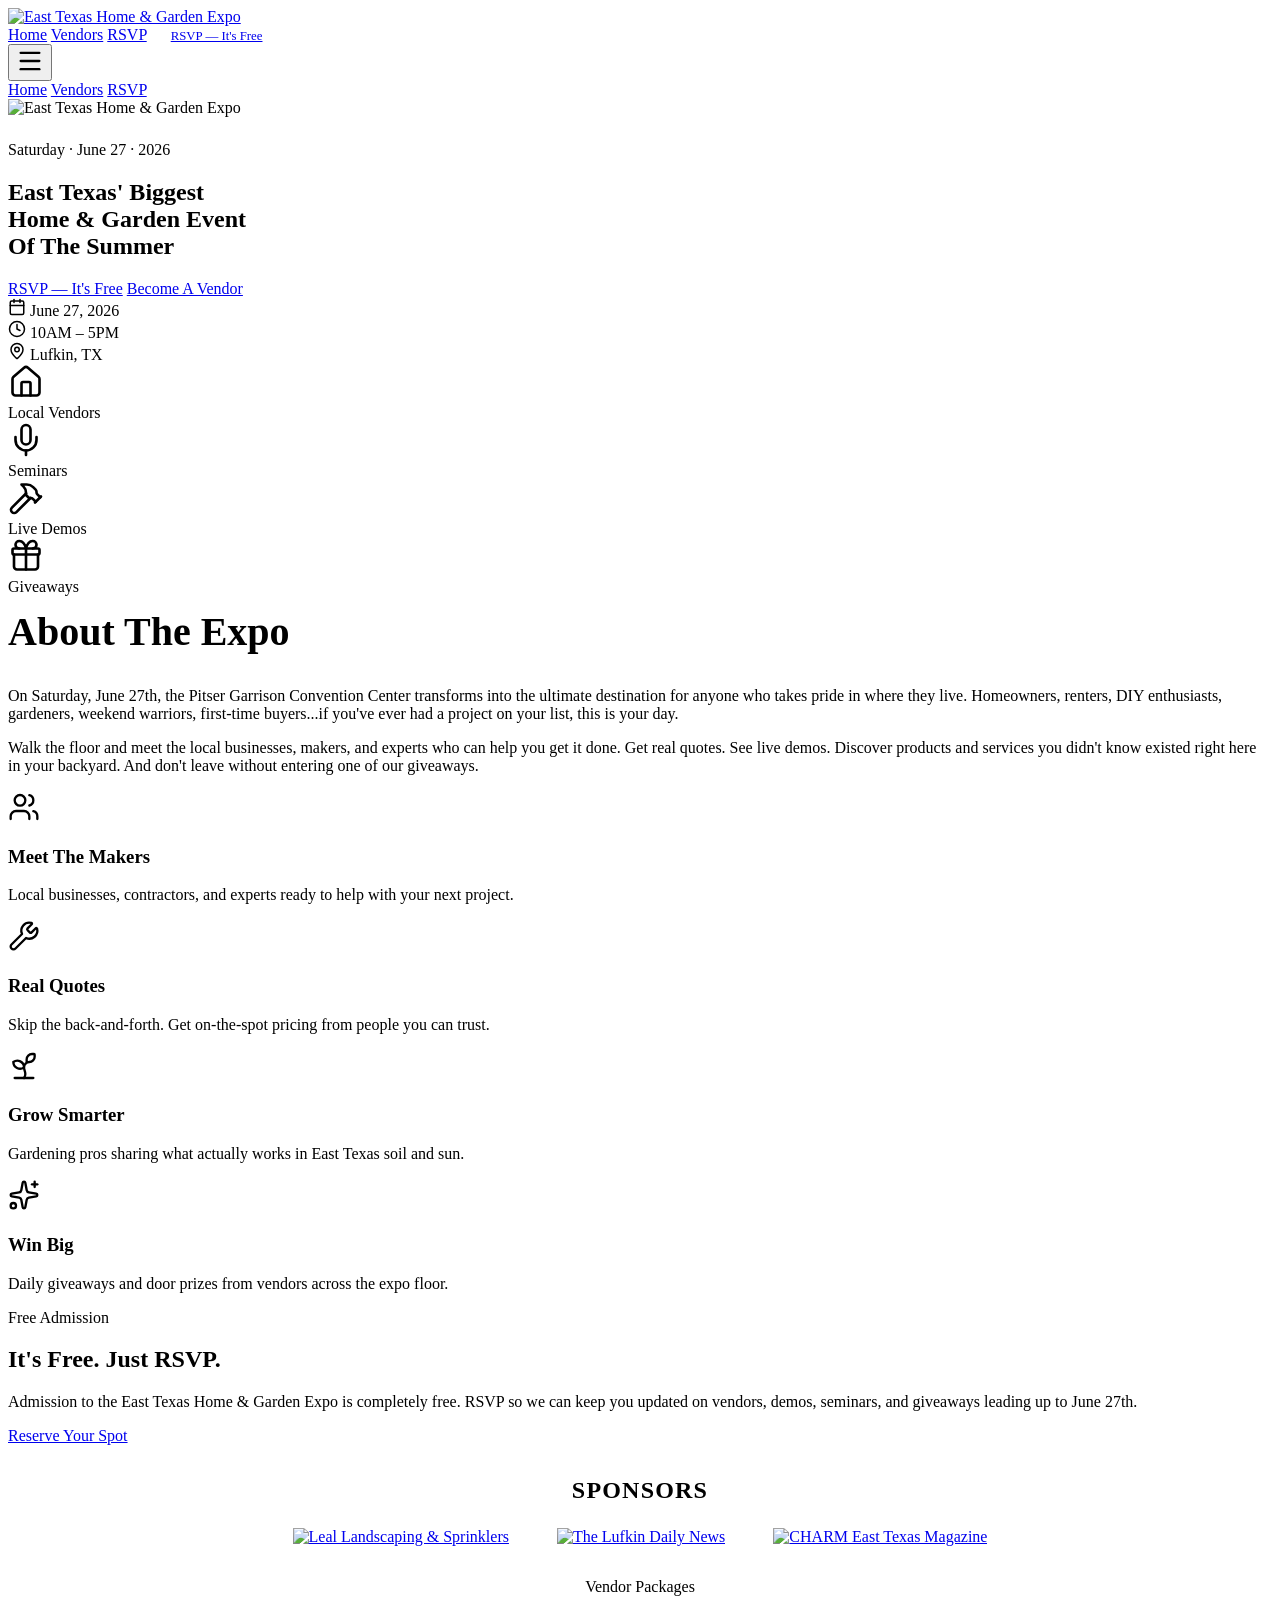
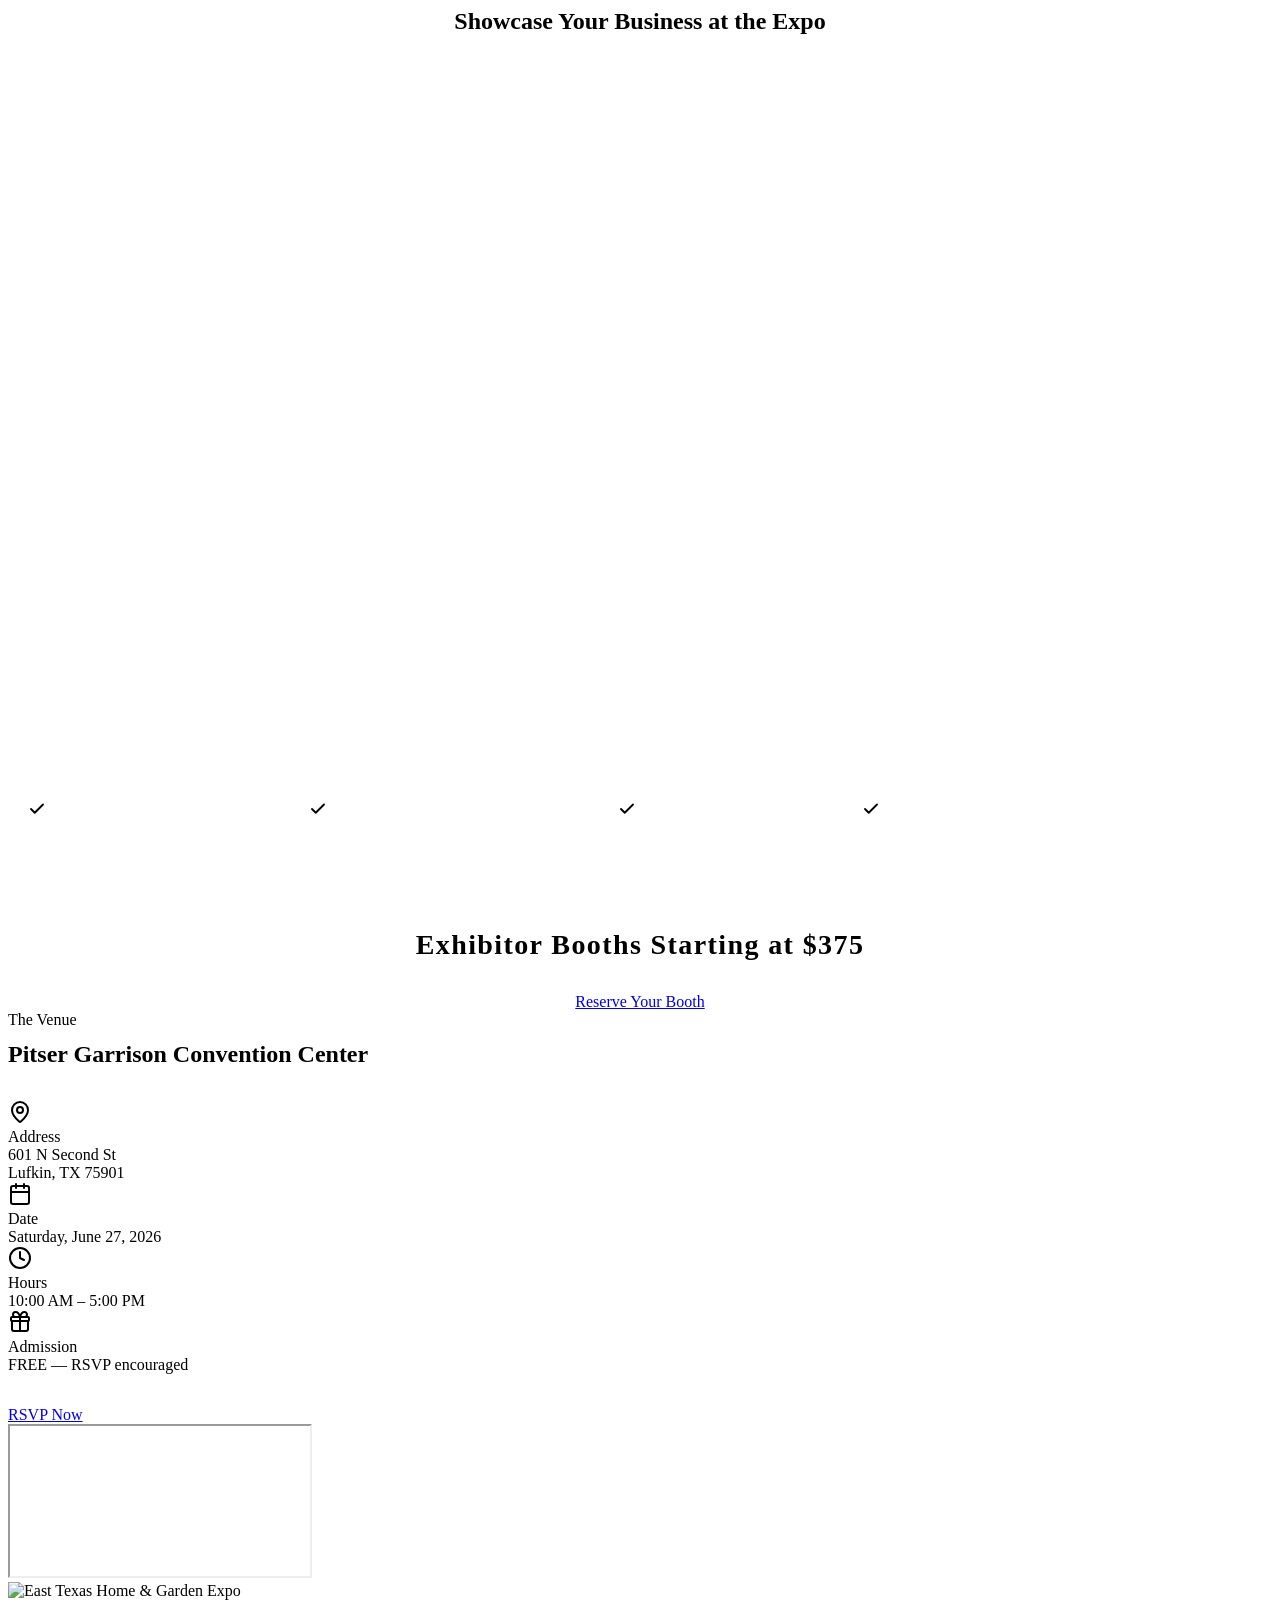
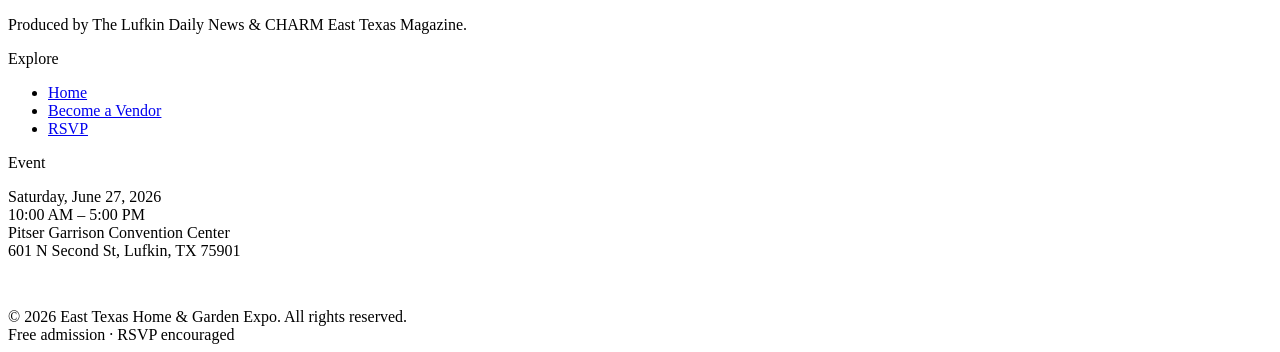
==== index.html @ 963b201f "Add files via upload" ====
<!DOCTYPE html>
<html lang="en">
<head>
  <meta charset="utf-8"/>
  <meta name="viewport" content="width=device-width, initial-scale=1"/>
  <title>East Texas Home &amp; Garden Expo — June 27, 2026 · Lufkin, TX</title>
  <meta name="description" content="East Texas' biggest home event of the summer. 50+ local vendors, live demos, seminars, and giveaways. Free admission — RSVP today."/>
  <meta property="og:type" content="website"/>
  <meta property="og:title" content="East Texas Home &amp; Garden Expo"/>
  <meta property="og:description" content="Saturday, June 27, 2026 · Pitser Garrison Convention Center, Lufkin, TX. Free admission — RSVP today."/>
  <meta name="twitter:card" content="summary_large_image"/>
  <link rel="stylesheet" href="assets/styles.css"/>
</head>
<body>

<!-- ══ HEADER ══ -->
<header class="site-header">
  <div class="header-inner">
    <a href="index.html" class="header-logo" aria-label="East Texas Home &amp; Garden Expo — Home">
      <img src="assets/logo-white.png" alt="East Texas Home &amp; Garden Expo"/>
    </a>
    <nav class="desktop-nav" aria-label="Main navigation">
      <a href="index.html" class="nav-link" aria-current="page">Home</a>
      <a href="vendors.html" class="nav-link">Vendors</a>
      <a href="rsvp.html" class="nav-link">RSVP</a>
      <a href="rsvp.html" class="btn-primary" style="padding:.6rem 1.25rem;font-size:.8rem;">RSVP — It's Free</a>
    </nav>
    <button class="menu-btn" aria-label="Open menu" aria-expanded="false" aria-controls="mobile-nav" onclick="toggleMenu(this)">
      <svg xmlns="http://www.w3.org/2000/svg" width="28" height="28" viewBox="0 0 24 24" fill="none" stroke="currentColor" stroke-width="2" stroke-linecap="round" stroke-linejoin="round" aria-hidden="true"><path d="M4 5h16"/><path d="M4 12h16"/><path d="M4 19h16"/></svg>
    </button>
  </div>
  <nav id="mobile-nav" class="mobile-nav" aria-label="Mobile navigation">
    <a href="index.html" aria-current="page">Home</a>
    <a href="vendors.html">Vendors</a>
    <a href="rsvp.html">RSVP</a>
    <a href="rsvp.html" style="color:#fff;background-color:var(--brand-orange);">RSVP — It's Free</a>
  </nav>
</header>

<!-- ══ HERO ══ -->
<section class="hero-section" aria-labelledby="hero-heading">
  <div class="hero-bg" aria-hidden="true"></div>
  <div class="hero-overlay" aria-hidden="true"></div>
  <div class="hero-inner">
    <img src="assets/logo.png" alt="East Texas Home &amp; Garden Expo" class="hero-logo"/>
    <div class="gradient-bar" style="margin:0 auto 1.5rem;" aria-hidden="true"></div>
    <p class="hero-date">Saturday · June 27 · 2026</p>
    <h1 id="hero-heading" class="hero-headline">
      East Texas' Biggest<br/><span class="accent">Home &amp; Garden Event</span><br/>Of The Summer
    </h1>
    <div class="hero-ctas">
      <a href="rsvp.html" class="btn-primary">RSVP — It's Free</a>
      <a href="vendors.html" class="btn-secondary">Become A Vendor</a>
    </div>
    <div class="hero-meta" aria-label="Event details">
      <div class="hero-meta-item">
        <svg xmlns="http://www.w3.org/2000/svg" width="18" height="18" viewBox="0 0 24 24" fill="none" stroke="currentColor" stroke-width="2" stroke-linecap="round" stroke-linejoin="round" aria-hidden="true"><path d="M8 2v4"/><path d="M16 2v4"/><rect width="18" height="18" x="3" y="4" rx="2"/><path d="M3 10h18"/></svg>
        June 27, 2026
      </div>
      <div class="hero-meta-item">
        <svg xmlns="http://www.w3.org/2000/svg" width="18" height="18" viewBox="0 0 24 24" fill="none" stroke="currentColor" stroke-width="2" stroke-linecap="round" stroke-linejoin="round" aria-hidden="true"><circle cx="12" cy="12" r="10"/><path d="M12 6v6l4 2"/></svg>
        10AM – 5PM
      </div>
      <div class="hero-meta-item">
        <svg xmlns="http://www.w3.org/2000/svg" width="18" height="18" viewBox="0 0 24 24" fill="none" stroke="currentColor" stroke-width="2" stroke-linecap="round" stroke-linejoin="round" aria-hidden="true"><path d="M20 10c0 4.993-5.539 10.193-7.399 11.799a1 1 0 0 1-1.202 0C9.539 20.193 4 14.993 4 10a8 8 0 0 1 16 0"/><circle cx="12" cy="10" r="3"/></svg>
        Lufkin, TX
      </div>
    </div>
  </div>
</section>

<!-- ══ STATS BAR ══ -->
<section class="stats-bar" aria-label="Event highlights">
  <div class="stats-grid">
    <div class="stat-item">
      <svg xmlns="http://www.w3.org/2000/svg" width="36" height="36" viewBox="0 0 24 24" fill="none" stroke="currentColor" stroke-width="1.75" stroke-linecap="round" stroke-linejoin="round" aria-hidden="true" style="color:var(--brand-lime)"><path d="M15 21v-8a1 1 0 0 0-1-1h-4a1 1 0 0 0-1 1v8"/><path d="M3 10a2 2 0 0 1 .709-1.528l7-6a2 2 0 0 1 2.582 0l7 6A2 2 0 0 1 21 10v9a2 2 0 0 1-2 2H5a2 2 0 0 1-2-2z"/></svg>
      <div class="stat-label">Local Vendors</div>
    </div>
    <div class="stat-item">
      <svg xmlns="http://www.w3.org/2000/svg" width="36" height="36" viewBox="0 0 24 24" fill="none" stroke="currentColor" stroke-width="1.75" stroke-linecap="round" stroke-linejoin="round" aria-hidden="true" style="color:var(--brand-lime)"><path d="M12 19v3"/><path d="M19 10v2a7 7 0 0 1-14 0v-2"/><rect x="9" y="2" width="6" height="13" rx="3"/></svg>
      <div class="stat-label">Seminars</div>
    </div>
    <div class="stat-item">
      <svg xmlns="http://www.w3.org/2000/svg" width="36" height="36" viewBox="0 0 24 24" fill="none" stroke="currentColor" stroke-width="1.75" stroke-linecap="round" stroke-linejoin="round" aria-hidden="true" style="color:var(--brand-lime)"><path d="m15 12-9.373 9.373a1 1 0 0 1-3.001-3L12 9"/><path d="m18 15 4-4"/><path d="m21.5 11.5-1.914-1.914A2 2 0 0 1 19 8.172v-.344a2 2 0 0 0-.586-1.414l-1.657-1.657A6 6 0 0 0 12.516 3H9l1.243 1.243A6 6 0 0 1 12 8.485V10l2 2h1.172a2 2 0 0 1 1.414.586L18.5 14.5"/></svg>
      <div class="stat-label">Live Demos</div>
    </div>
    <div class="stat-item">
      <svg xmlns="http://www.w3.org/2000/svg" width="36" height="36" viewBox="0 0 24 24" fill="none" stroke="currentColor" stroke-width="1.75" stroke-linecap="round" stroke-linejoin="round" aria-hidden="true" style="color:var(--brand-lime)"><path d="M12 7v14"/><path d="M20 11v8a2 2 0 0 1-2 2H6a2 2 0 0 1-2-2v-8"/><path d="M7.5 7a1 1 0 0 1 0-5A4.8 8 0 0 1 12 7a4.8 8 0 0 1 4.5-5 1 1 0 0 1 0 5"/><rect x="3" y="7" width="18" height="4" rx="1"/></svg>
      <div class="stat-label">Giveaways</div>
    </div>
  </div>
</section>

<!-- ══ ABOUT ══ -->
<section class="about-section" aria-labelledby="about-heading">
  <div class="about-inner">
    <div class="about-text">
      <h2 id="about-heading" style="margin-top:.75rem;margin-bottom:1rem;font-size:clamp(1.75rem,4vw,2.5rem);">About The Expo</h2>
      <div class="gradient-bar" style="margin-bottom:2rem;" aria-hidden="true"></div>
      <div class="about-body">
        <p>On Saturday, June 27th, the Pitser Garrison Convention Center transforms into the ultimate destination for anyone who takes pride in where they live. Homeowners, renters, DIY enthusiasts, gardeners, weekend warriors, first-time buyers...if you've ever had a project on your list, this is your day.</p>
        <p>Walk the floor and meet the local businesses, makers, and experts who can help you get it done. Get real quotes. See live demos. Discover products and services you didn't know existed right here in your backyard. And don't leave without entering one of our giveaways.</p>
      </div>
    </div>

    <div class="feature-grid">
      <div class="feature-card">
        <svg xmlns="http://www.w3.org/2000/svg" width="32" height="32" viewBox="0 0 24 24" fill="none" stroke="currentColor" stroke-width="1.75" stroke-linecap="round" stroke-linejoin="round" aria-hidden="true" style="color:var(--brand-orange)"><path d="M16 21v-2a4 4 0 0 0-4-4H6a4 4 0 0 0-4 4v2"/><path d="M16 3.128a4 4 0 0 1 0 7.744"/><path d="M22 21v-2a4 4 0 0 0-3-3.87"/><circle cx="9" cy="7" r="4"/></svg>
        <h3>Meet The Makers</h3>
        <p>Local businesses, contractors, and experts ready to help with your next project.</p>
        <div class="gradient-bar-full" aria-hidden="true"></div>
      </div>
      <div class="feature-card">
        <svg xmlns="http://www.w3.org/2000/svg" width="32" height="32" viewBox="0 0 24 24" fill="none" stroke="currentColor" stroke-width="1.75" stroke-linecap="round" stroke-linejoin="round" aria-hidden="true" style="color:var(--brand-orange)"><path d="M14.7 6.3a1 1 0 0 0 0 1.4l1.6 1.6a1 1 0 0 0 1.4 0l3.106-3.105c.32-.322.863-.22.983.218a6 6 0 0 1-8.259 7.057l-7.91 7.91a1 1 0 0 1-2.999-3l7.91-7.91a6 6 0 0 1 7.057-8.259c.438.12.54.662.219.984z"/></svg>
        <h3>Real Quotes</h3>
        <p>Skip the back-and-forth. Get on-the-spot pricing from people you can trust.</p>
        <div class="gradient-bar-full" aria-hidden="true"></div>
      </div>
      <div class="feature-card">
        <svg xmlns="http://www.w3.org/2000/svg" width="32" height="32" viewBox="0 0 24 24" fill="none" stroke="currentColor" stroke-width="1.75" stroke-linecap="round" stroke-linejoin="round" aria-hidden="true" style="color:var(--brand-orange)"><path d="M14 9.536V7a4 4 0 0 1 4-4h1.5a.5.5 0 0 1 .5.5V5a4 4 0 0 1-4 4 4 4 0 0 0-4 4c0 2 1 3 1 5a5 5 0 0 1-1 3"/><path d="M4 9a5 5 0 0 1 8 4 5 5 0 0 1-8-4"/><path d="M5 21h14"/></svg>
        <h3>Grow Smarter</h3>
        <p>Gardening pros sharing what actually works in East Texas soil and sun.</p>
        <div class="gradient-bar-full" aria-hidden="true"></div>
      </div>
      <div class="feature-card">
        <svg xmlns="http://www.w3.org/2000/svg" width="32" height="32" viewBox="0 0 24 24" fill="none" stroke="currentColor" stroke-width="1.75" stroke-linecap="round" stroke-linejoin="round" aria-hidden="true" style="color:var(--brand-orange)"><path d="M11.017 2.814a1 1 0 0 1 1.966 0l1.051 5.558a2 2 0 0 0 1.594 1.594l5.558 1.051a1 1 0 0 1 0 1.966l-5.558 1.051a2 2 0 0 0-1.594 1.594l-1.051 5.558a1 1 0 0 1-1.966 0l-1.051-5.558a2 2 0 0 0-1.594-1.594l-5.558-1.051a1 1 0 0 1 0-1.966l5.558-1.051a2 2 0 0 0 1.594-1.594z"/><path d="M20 2v4"/><path d="M22 4h-4"/><circle cx="4" cy="20" r="2"/></svg>
        <h3>Win Big</h3>
        <p>Daily giveaways and door prizes from vendors across the expo floor.</p>
        <div class="gradient-bar-full" aria-hidden="true"></div>
      </div>
    </div>
  </div>
</section>

<!-- ══ FREE ADMISSION CTA ══ -->
<section class="cta-band" aria-labelledby="cta-heading">
  <span class="eyebrow">Free Admission</span>
  <h2 id="cta-heading">It's Free. Just RSVP.</h2>
  <p>Admission to the East Texas Home &amp; Garden Expo is completely free. RSVP so we can keep you updated on vendors, demos, seminars, and giveaways leading up to June 27th.</p>
  <a href="rsvp.html" class="btn-secondary-light">Reserve Your Spot</a>
</section>

<!-- ══ SPONSORS ══ -->
<section class="sponsors-section" style="background:#fff;padding:2rem 1.25rem;text-align:center;">
  <div class="container">
    <h2 style="font-family:var(--font-condensed);font-size:clamp(1.1rem,2vw,1.5rem);font-weight:700;text-transform:uppercase;color:var(--brand-ink);margin:0 0 1.5rem;letter-spacing:0.05em;">Sponsors</h2>
    <div style="display:flex;justify-content:center;align-items:center;gap:3rem;flex-wrap:wrap;">
      <a href="https://leallandscapingandsprinklers.com/" target="_blank" rel="noopener noreferrer" style="display:inline-block;">
        <img src="assets/sponsor-leal.png" alt="Leal Landscaping &amp; Sprinklers" style="width:150px;height:150px;object-fit:contain;"/>
      </a>
      <a href="https://lufkindailynews.com/" target="_blank" rel="noopener noreferrer" style="display:inline-block;">
        <img src="assets/sponsor-lufkin-daily-news.png" alt="The Lufkin Daily News" style="width:150px;height:150px;object-fit:contain;"/>
      </a>
      <a href="https://lufkindailynews.com/charm/" target="_blank" rel="noopener noreferrer" style="display:inline-block;">
        <img src="assets/sponsor-charm.png" alt="CHARM East Texas Magazine" style="width:150px;height:150px;object-fit:contain;"/>
      </a>
    </div>
  </div>
</section>

<!-- ══ VENDOR PACKAGES ══ -->
<section class="vendor-section" aria-labelledby="vendor-heading">
  <div class="container" style="text-align:center;">
    <span class="eyebrow">Vendor Packages</span>
    <h2 id="vendor-heading" style="margin-top:.75rem;margin-bottom:1rem;">Showcase Your Business at the Expo</h2>
    <div class="gradient-bar" style="margin:0 auto 1.75rem;" aria-hidden="true"></div>
    <p style="font-family:var(--font-body);font-size:1.1rem;color:rgba(255,255,255,0.82);max-width:640px;margin:0 auto 3.5rem;">Be part of the premier community event. Meet your ideal customers, grow your network, and expand your reach.</p>
  </div>

  <!-- Benefit cards — same pattern as About section, inverted for dark bg -->
  <div class="container">
    <div class="feature-grid">
      <div class="feature-card" style="background:rgba(255,255,255,0.06);border-color:rgba(255,255,255,0.14);color:#fff;">
        <svg xmlns="http://www.w3.org/2000/svg" width="32" height="32" viewBox="0 0 24 24" fill="none" stroke="currentColor" stroke-width="1.75" stroke-linecap="round" stroke-linejoin="round" aria-hidden="true" style="color:var(--brand-lime)"><path d="M13 2H6a2 2 0 0 0-2 2v16a2 2 0 0 0 2 2h12a2 2 0 0 0 2-2V9z"/><polyline points="13 2 13 9 20 9"/></svg>
        <h3 style="color:#fff;">Showcase Your Business</h3>
        <p style="color:rgba(255,255,255,0.75);">Display your products and services directly to engaged buyers in your community.</p>
        <div class="gradient-bar-full" aria-hidden="true"></div>
      </div>
      <div class="feature-card" style="background:rgba(255,255,255,0.06);border-color:rgba(255,255,255,0.14);color:#fff;">
        <svg xmlns="http://www.w3.org/2000/svg" width="32" height="32" viewBox="0 0 24 24" fill="none" stroke="currentColor" stroke-width="1.75" stroke-linecap="round" stroke-linejoin="round" aria-hidden="true" style="color:var(--brand-lime)"><path d="M17 21v-2a4 4 0 0 0-4-4H5a4 4 0 0 0-4 4v2"/><circle cx="9" cy="7" r="4"/><path d="M23 21v-2a4 4 0 0 0-3-3.87"/><path d="M16 3.13a4 4 0 0 1 0 7.75"/></svg>
        <h3 style="color:#fff;">Meet Customers Face-to-Face</h3>
        <p style="color:rgba(255,255,255,0.75);">Build real relationships with your target audience and answer questions in real time.</p>
        <div class="gradient-bar-full" aria-hidden="true"></div>
      </div>
      <div class="feature-card" style="background:rgba(255,255,255,0.06);border-color:rgba(255,255,255,0.14);color:#fff;">
        <svg xmlns="http://www.w3.org/2000/svg" width="32" height="32" viewBox="0 0 24 24" fill="none" stroke="currentColor" stroke-width="1.75" stroke-linecap="round" stroke-linejoin="round" aria-hidden="true" style="color:var(--brand-lime)"><circle cx="12" cy="12" r="10"/><path d="M2 12h20"/><path d="M12 2a15.3 15.3 0 0 1 4 10 15.3 15.3 0 0 1-4 10 15.3 15.3 0 0 1-4-10 15.3 15.3 0 0 1 4-10z"/></svg>
        <h3 style="color:#fff;">Year-Long Online Presence</h3>
        <p style="color:rgba(255,255,255,0.75);">Get featured in our vendor directory for 12 months—continue attracting customers online.</p>
        <div class="gradient-bar-full" aria-hidden="true"></div>
      </div>
      <div class="feature-card" style="background:rgba(255,255,255,0.06);border-color:rgba(255,255,255,0.14);color:#fff;">
        <svg xmlns="http://www.w3.org/2000/svg" width="32" height="32" viewBox="0 0 24 24" fill="none" stroke="currentColor" stroke-width="1.75" stroke-linecap="round" stroke-linejoin="round" aria-hidden="true" style="color:var(--brand-lime)"><path d="M4 19.5A2.5 2.5 0 0 1 6.5 17H20"/><path d="M6.5 2H20v20H6.5A2.5 2.5 0 0 1 4 19.5v-15A2.5 2.5 0 0 1 6.5 2z"/></svg>
        <h3 style="color:#fff;">Charm Magazine Advertising</h3>
        <p style="color:rgba(255,255,255,0.75);">Feature in Charm magazine's Home &amp; Garden edition (limited availability)</p>
        <div class="gradient-bar-full" aria-hidden="true"></div>
      </div>
    </div>
  </div>

  <!-- Included strip -->
  <div class="gradient-bar-full" style="margin:3.5rem 0 0;" aria-hidden="true"></div>
  <div style="background:rgba(255,255,255,0.05);padding:2.5rem 1.25rem;">
    <div class="container">
      <p style="font-family:var(--font-condensed);font-size:0.75rem;font-weight:600;text-transform:uppercase;letter-spacing:0.28em;color:rgba(255,255,255,0.5);margin:0 0 1.5rem;">Included in Every Package</p>
      <div style="display:flex;flex-wrap:wrap;gap:1.25rem 3rem;align-items:flex-start;">
        <div style="display:flex;align-items:flex-start;gap:0.6rem;">
          <svg xmlns="http://www.w3.org/2000/svg" width="18" height="18" viewBox="0 0 24 24" fill="none" stroke="currentColor" stroke-width="2.5" stroke-linecap="round" stroke-linejoin="round" aria-hidden="true" style="color:var(--brand-lime);margin-top:2px;flex-shrink:0;"><path d="M20 6 9 17l-5-5"/></svg>
          <div>
            <div style="font-family:var(--font-condensed);font-size:0.9rem;font-weight:700;text-transform:uppercase;letter-spacing:0.1em;color:#fff;">Premium Booth Space</div>
            <div style="font-family:var(--font-body);font-size:0.85rem;color:rgba(255,255,255,0.6);margin-top:2px;">High-traffic location at the expo</div>
          </div>
        </div>
        <div style="display:flex;align-items:flex-start;gap:0.6rem;">
          <svg xmlns="http://www.w3.org/2000/svg" width="18" height="18" viewBox="0 0 24 24" fill="none" stroke="currentColor" stroke-width="2.5" stroke-linecap="round" stroke-linejoin="round" aria-hidden="true" style="color:var(--brand-lime);margin-top:2px;flex-shrink:0;"><path d="M20 6 9 17l-5-5"/></svg>
          <div>
            <div style="font-family:var(--font-condensed);font-size:0.9rem;font-weight:700;text-transform:uppercase;letter-spacing:0.1em;color:#fff;">Business Listing (1 Year)</div>
            <div style="font-family:var(--font-body);font-size:0.85rem;color:rgba(255,255,255,0.6);margin-top:2px;">Featured in our vendor directory</div>
          </div>
        </div>
        <div style="display:flex;align-items:flex-start;gap:0.6rem;">
          <svg xmlns="http://www.w3.org/2000/svg" width="18" height="18" viewBox="0 0 24 24" fill="none" stroke="currentColor" stroke-width="2.5" stroke-linecap="round" stroke-linejoin="round" aria-hidden="true" style="color:var(--brand-lime);margin-top:2px;flex-shrink:0;"><path d="M20 6 9 17l-5-5"/></svg>
          <div>
            <div style="font-family:var(--font-condensed);font-size:0.9rem;font-weight:700;text-transform:uppercase;letter-spacing:0.1em;color:#fff;">Event Promotion</div>
            <div style="font-family:var(--font-body);font-size:0.85rem;color:rgba(255,255,255,0.6);margin-top:2px;">Marketing materials &amp; signage</div>
          </div>
        </div>
        <div style="display:flex;align-items:flex-start;gap:0.6rem;">
          <svg xmlns="http://www.w3.org/2000/svg" width="18" height="18" viewBox="0 0 24 24" fill="none" stroke="currentColor" stroke-width="2.5" stroke-linecap="round" stroke-linejoin="round" aria-hidden="true" style="color:var(--brand-lime);margin-top:2px;flex-shrink:0;"><path d="M20 6 9 17l-5-5"/></svg>
          <div>
            <div style="font-family:var(--font-condensed);font-size:0.9rem;font-weight:700;text-transform:uppercase;letter-spacing:0.1em;color:#fff;">Magazine Advertisement</div>
            <div style="font-family:var(--font-body);font-size:0.85rem;color:rgba(255,255,255,0.6);margin-top:2px;">Featured in Charm (select packages)</div>
          </div>
        </div>
      </div>
    </div>
  </div>
  <div class="gradient-bar-full" aria-hidden="true"></div>

  <!-- CTA -->
  <div class="container" style="text-align:center;padding-top:3.5rem;">
    <p style="font-family:var(--font-condensed);font-size:clamp(1.25rem,2.5vw,1.75rem);font-weight:700;color:var(--brand-lime);margin:0 0 2rem;letter-spacing:0.05em;">Exhibitor Booths Starting at $375</p>
    <a href="vendors.html" class="btn-primary">Reserve Your Booth</a>
  </div>
</section>

<!-- ══ VENUE ══ -->
<section class="venue-section" aria-labelledby="venue-heading">
  <div class="venue-grid">
    <div class="venue-details">
      <span class="eyebrow">The Venue</span>
      <h2 id="venue-heading" style="margin-top:.75rem;margin-bottom:1rem;">Pitser Garrison Convention Center</h2>
      <div class="gradient-bar" style="margin-bottom:2rem;" aria-hidden="true"></div>

      <div class="venue-detail-row">
        <svg xmlns="http://www.w3.org/2000/svg" width="24" height="24" viewBox="0 0 24 24" fill="none" stroke="currentColor" stroke-width="2" stroke-linecap="round" stroke-linejoin="round" aria-hidden="true"><path d="M20 10c0 4.993-5.539 10.193-7.399 11.799a1 1 0 0 1-1.202 0C9.539 20.193 4 14.993 4 10a8 8 0 0 1 16 0"/><circle cx="12" cy="10" r="3"/></svg>
        <div>
          <div class="detail-label">Address</div>
          <div class="detail-value">601 N Second St<br/>Lufkin, TX 75901</div>
        </div>
      </div>
      <div class="venue-detail-row">
        <svg xmlns="http://www.w3.org/2000/svg" width="24" height="24" viewBox="0 0 24 24" fill="none" stroke="currentColor" stroke-width="2" stroke-linecap="round" stroke-linejoin="round" aria-hidden="true"><path d="M8 2v4"/><path d="M16 2v4"/><rect width="18" height="18" x="3" y="4" rx="2"/><path d="M3 10h18"/></svg>
        <div>
          <div class="detail-label">Date</div>
          <div class="detail-value">Saturday, June 27, 2026</div>
        </div>
      </div>
      <div class="venue-detail-row">
        <svg xmlns="http://www.w3.org/2000/svg" width="24" height="24" viewBox="0 0 24 24" fill="none" stroke="currentColor" stroke-width="2" stroke-linecap="round" stroke-linejoin="round" aria-hidden="true"><circle cx="12" cy="12" r="10"/><path d="M12 6v6l4 2"/></svg>
        <div>
          <div class="detail-label">Hours</div>
          <div class="detail-value">10:00 AM – 5:00 PM</div>
        </div>
      </div>
      <div class="venue-detail-row">
        <svg xmlns="http://www.w3.org/2000/svg" width="24" height="24" viewBox="0 0 24 24" fill="none" stroke="currentColor" stroke-width="2" stroke-linecap="round" stroke-linejoin="round" aria-hidden="true"><path d="M12 7v14"/><path d="M20 11v8a2 2 0 0 1-2 2H6a2 2 0 0 1-2-2v-8"/><path d="M7.5 7a1 1 0 0 1 0-5A4.8 8 0 0 1 12 7a4.8 8 0 0 1 4.5-5 1 1 0 0 1 0 5"/><rect x="3" y="7" width="18" height="4" rx="1"/></svg>
        <div>
          <div class="detail-label">Admission</div>
          <div class="detail-value">FREE — RSVP encouraged</div>
        </div>
      </div>
      <a href="rsvp.html" class="btn-primary" style="margin-top:2rem;display:inline-block;">RSVP Now</a>
    </div>

    <div class="map-frame">
      <iframe
        title="Pitser Garrison Convention Center"
        src="https://www.google.com/maps?q=Pitser+Garrison+Convention+Center,+601+N+Second+St,+Lufkin,+TX+75901&output=embed"
        loading="lazy"
        referrerpolicy="no-referrer-when-downgrade">
      </iframe>
    </div>
  </div>
</section>

<!-- ══ FOOTER ══ -->
<footer class="site-footer">
  <div class="footer-inner">
    <div class="footer-grid">
      <div>
        <img src="assets/logo-white.png" alt="East Texas Home &amp; Garden Expo" class="footer-logo"/>
        <p class="footer-tagline">Produced by The Lufkin Daily News &amp; CHARM East Texas Magazine.</p>
      </div>
      <div>
        <div class="footer-col-label">Explore</div>
        <ul class="footer-nav">
          <li><a href="index.html" aria-current="page">Home</a></li>
          <li><a href="vendors.html">Become a Vendor</a></li>
          <li><a href="rsvp.html">RSVP</a></li>
        </ul>
      </div>
      <div>
        <div class="footer-col-label">Event</div>
        <p class="footer-event">Saturday, June 27, 2026<br/>10:00 AM – 5:00 PM<br/>Pitser Garrison Convention Center<br/>601 N Second St, Lufkin, TX 75901</p>
      </div>
    </div>
    <div class="gradient-bar-full" style="margin-top:3rem;margin-bottom:1.5rem;" aria-hidden="true"></div>
    <div class="footer-bottom">
      <div>© 2026 East Texas Home &amp; Garden Expo. All rights reserved.</div>
      <div>Free admission · RSVP encouraged</div>
    </div>
  </div>
</footer>

<script>
  function toggleMenu(btn) {
    var nav = document.getElementById('mobile-nav');
    var open = nav.classList.toggle('open');
    btn.setAttribute('aria-expanded', open);
  }
</script>
</body>
</html>
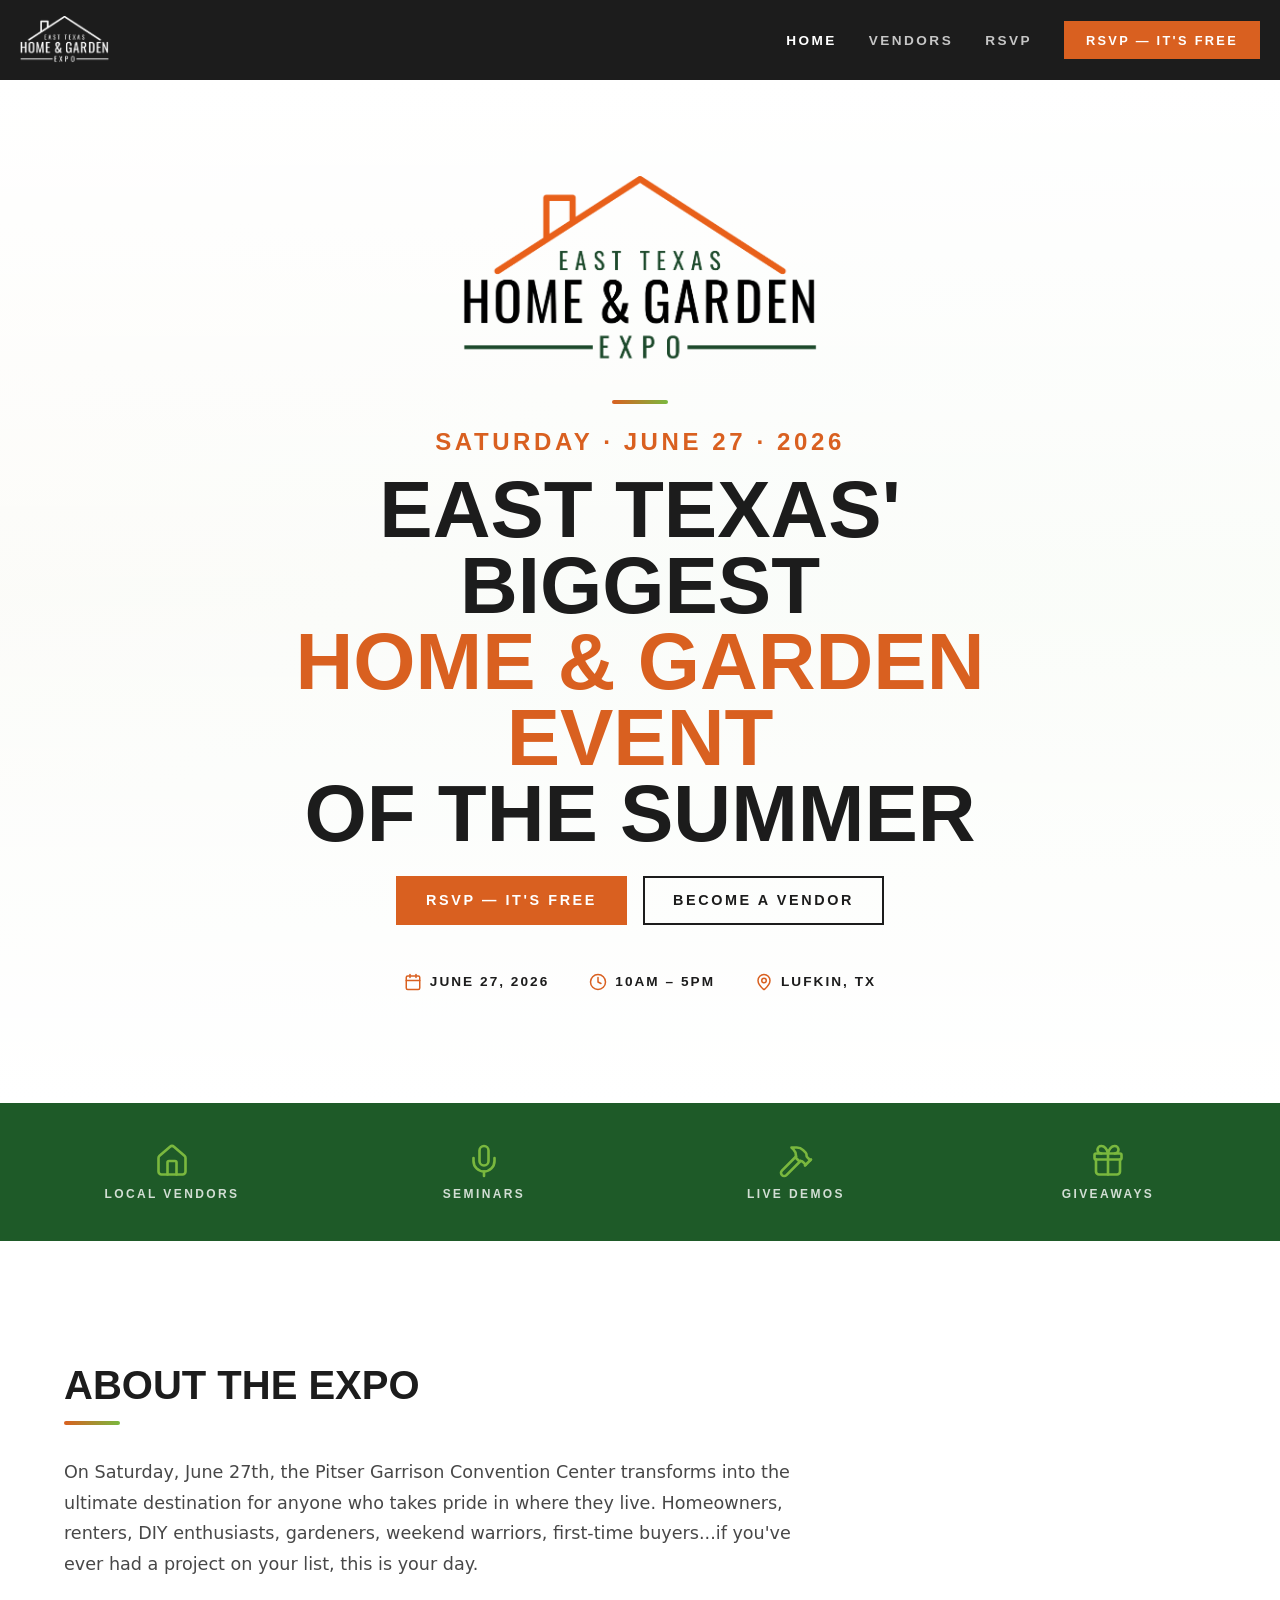
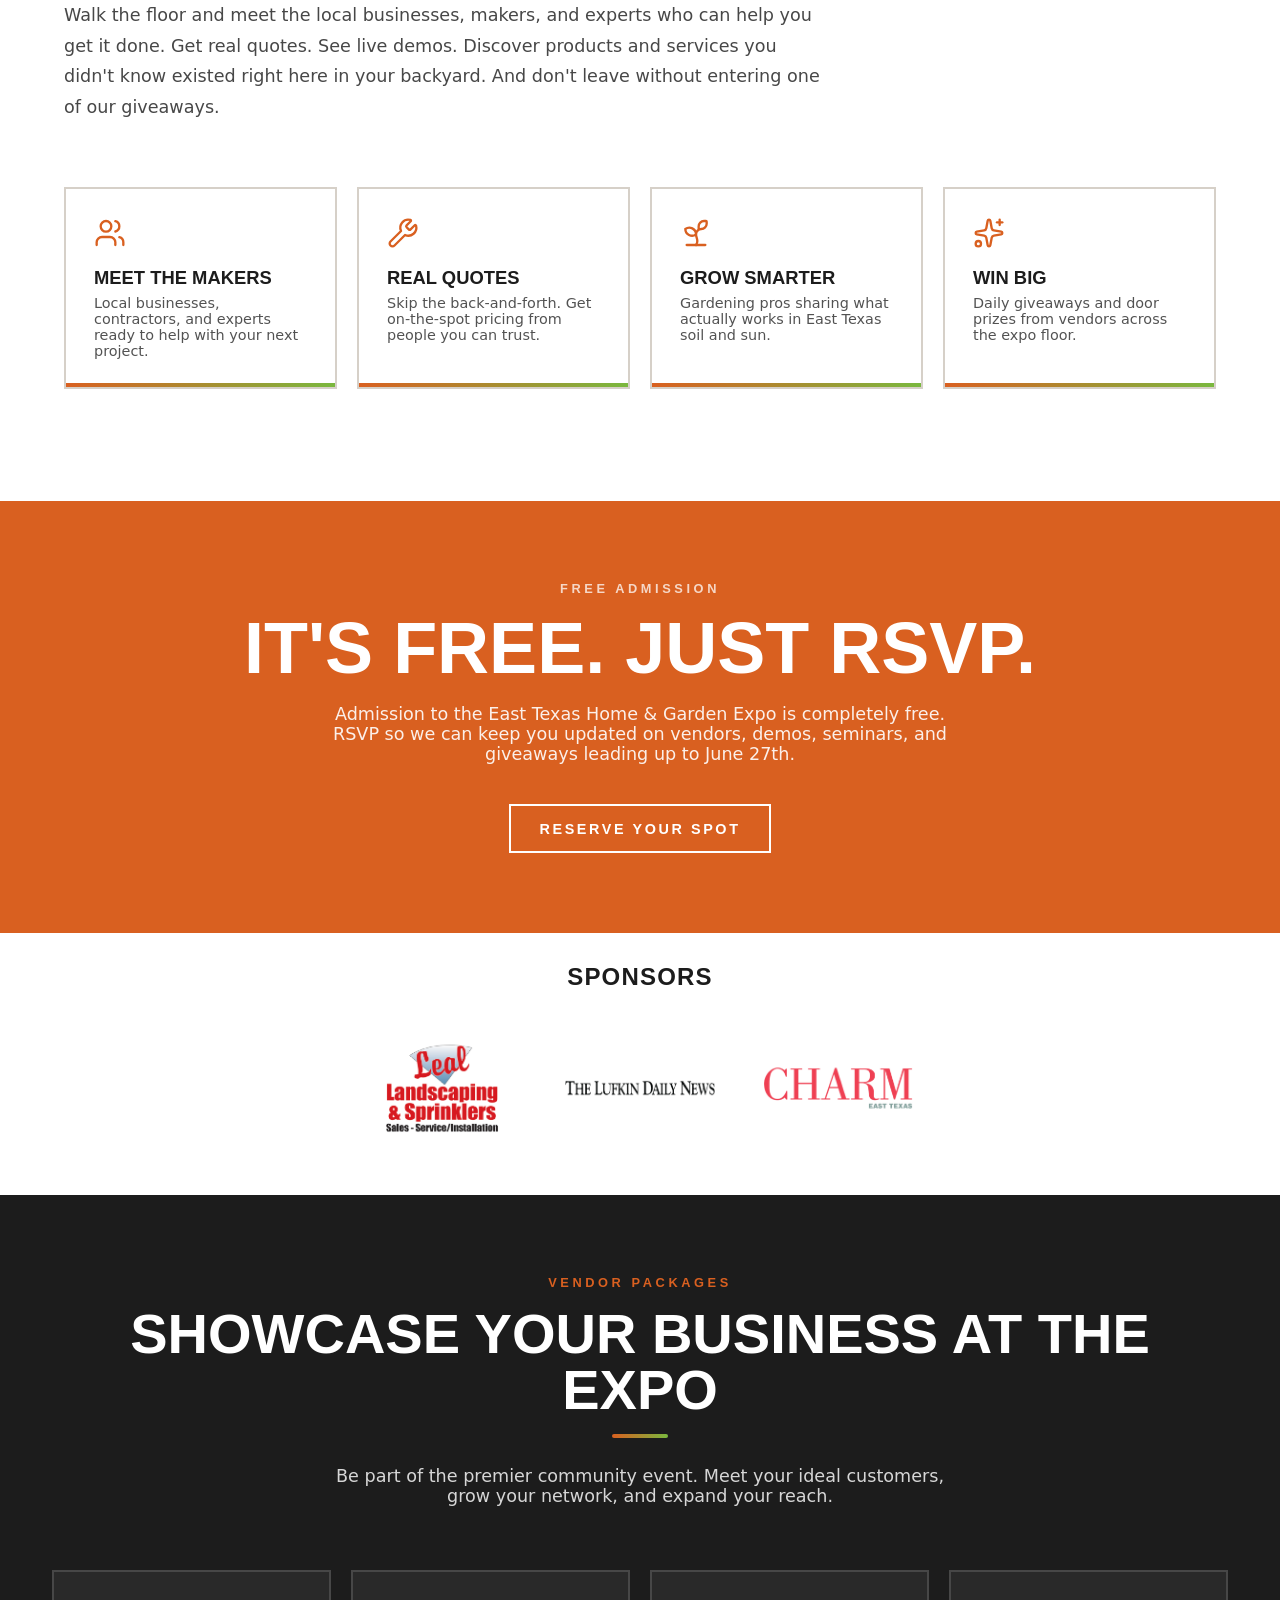
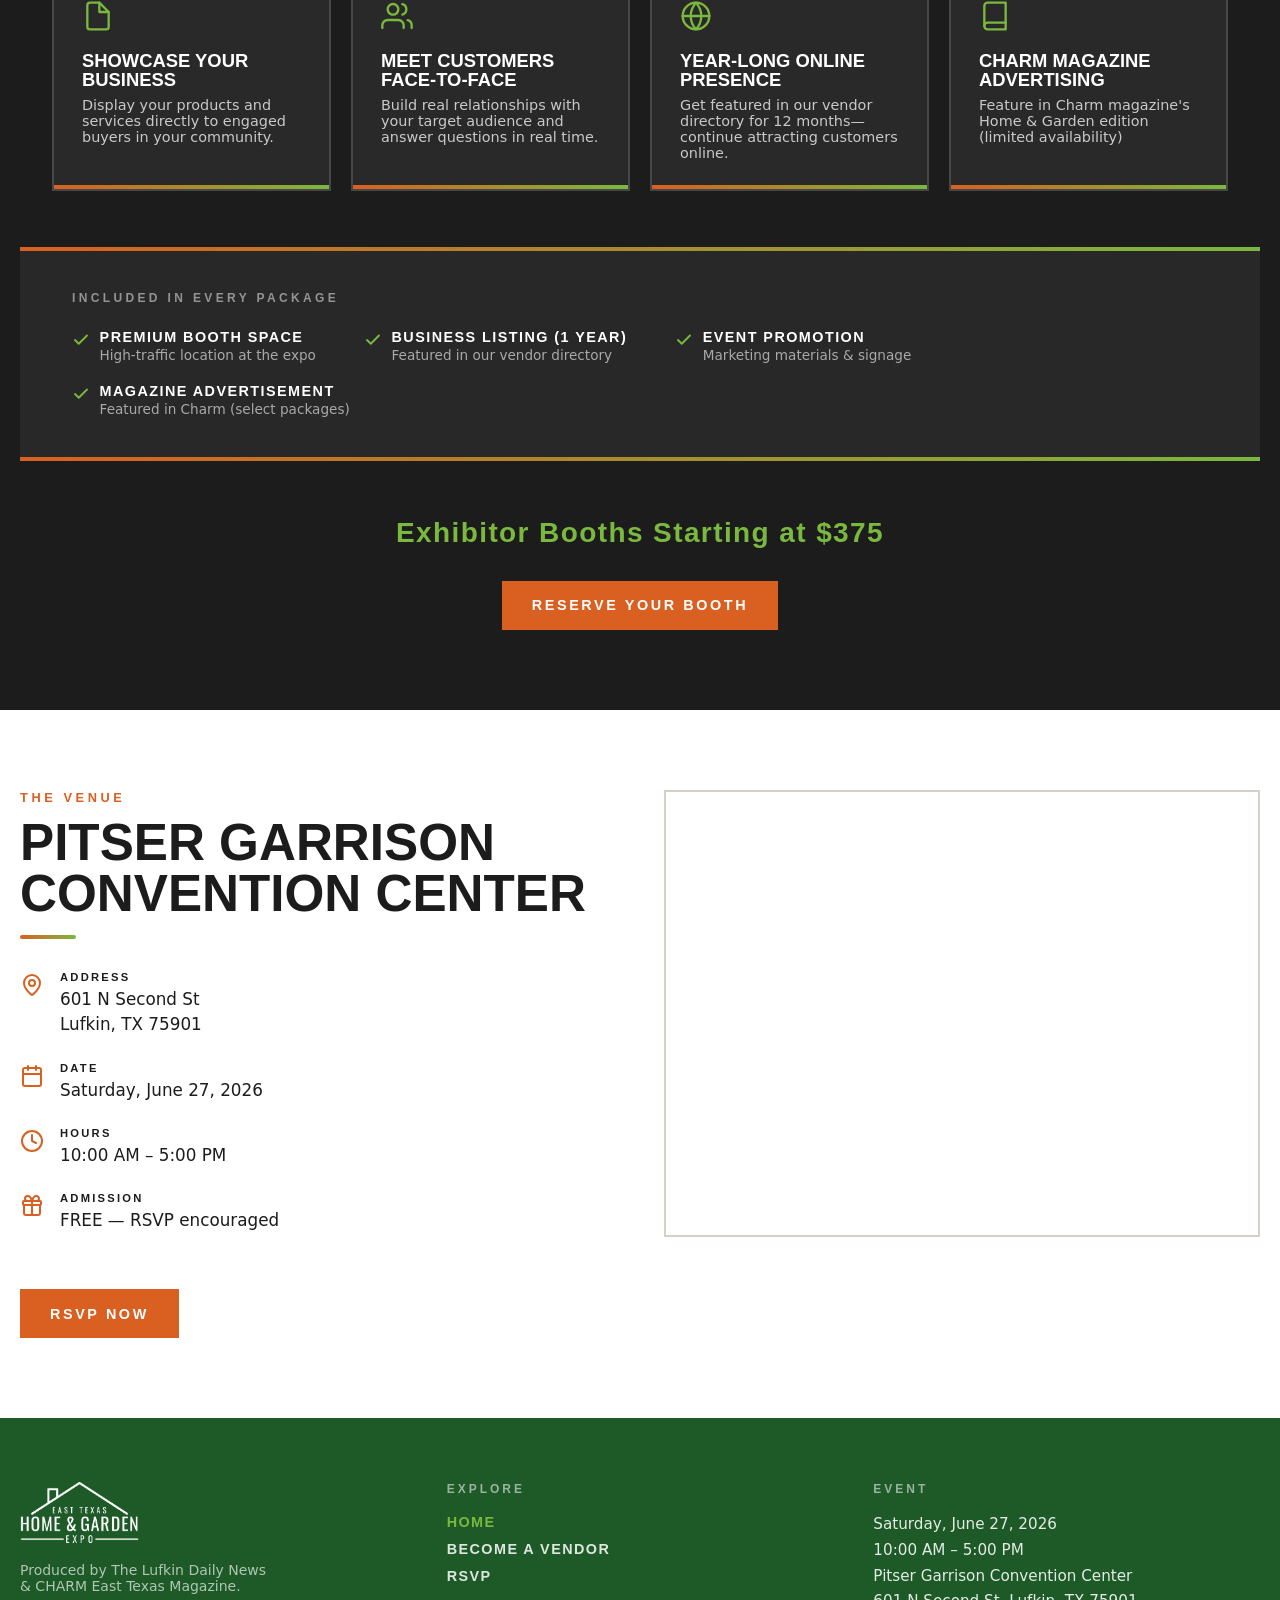
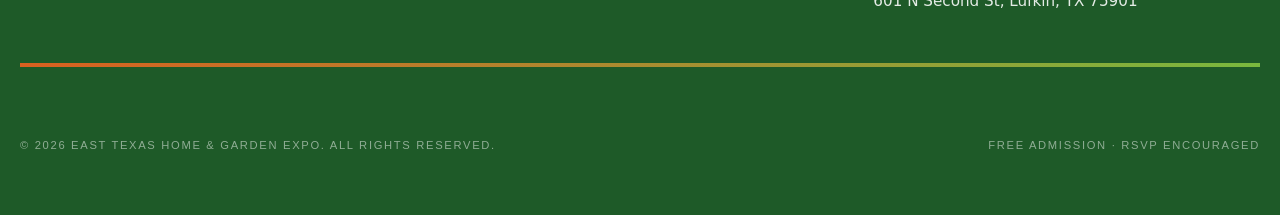
==== commit afd2548c: "Add files via upload" ====
--- a/index.html
+++ b/index.html
@@ -26,7 +26,7 @@
       <a href="rsvp.html" class="btn-primary" style="padding:.6rem 1.25rem;font-size:.8rem;">RSVP — It's Free</a>
     </nav>
     <button class="menu-btn" aria-label="Open menu" aria-expanded="false" aria-controls="mobile-nav" onclick="toggleMenu(this)">
-      <svg xmlns="http://www.w3.org/2000/svg" width="28" height="28" viewBox="0 0 24 24" fill="none" stroke="currentColor" stroke-width="2" stroke-linecap="round" stroke-linejoin="round" aria-hidden="true"><path d="M4 5h16"/><path d="M4 12h16"/><path d="M4 19h16"/></svg>
+      <svg xmlns="https://www.w3.org/2000/svg" width="28" height="28" viewBox="0 0 24 24" fill="none" stroke="currentColor" stroke-width="2" stroke-linecap="round" stroke-linejoin="round" aria-hidden="true"><path d="M4 5h16"/><path d="M4 12h16"/><path d="M4 19h16"/></svg>
     </button>
   </div>
   <nav id="mobile-nav" class="mobile-nav" aria-label="Mobile navigation">
@@ -54,15 +54,15 @@
     </div>
     <div class="hero-meta" aria-label="Event details">
       <div class="hero-meta-item">
-        <svg xmlns="http://www.w3.org/2000/svg" width="18" height="18" viewBox="0 0 24 24" fill="none" stroke="currentColor" stroke-width="2" stroke-linecap="round" stroke-linejoin="round" aria-hidden="true"><path d="M8 2v4"/><path d="M16 2v4"/><rect width="18" height="18" x="3" y="4" rx="2"/><path d="M3 10h18"/></svg>
+        <svg xmlns="https://www.w3.org/2000/svg" width="18" height="18" viewBox="0 0 24 24" fill="none" stroke="currentColor" stroke-width="2" stroke-linecap="round" stroke-linejoin="round" aria-hidden="true"><path d="M8 2v4"/><path d="M16 2v4"/><rect width="18" height="18" x="3" y="4" rx="2"/><path d="M3 10h18"/></svg>
         June 27, 2026
       </div>
       <div class="hero-meta-item">
-        <svg xmlns="http://www.w3.org/2000/svg" width="18" height="18" viewBox="0 0 24 24" fill="none" stroke="currentColor" stroke-width="2" stroke-linecap="round" stroke-linejoin="round" aria-hidden="true"><circle cx="12" cy="12" r="10"/><path d="M12 6v6l4 2"/></svg>
+        <svg xmlns="https://www.w3.org/2000/svg" width="18" height="18" viewBox="0 0 24 24" fill="none" stroke="currentColor" stroke-width="2" stroke-linecap="round" stroke-linejoin="round" aria-hidden="true"><circle cx="12" cy="12" r="10"/><path d="M12 6v6l4 2"/></svg>
         10AM – 5PM
       </div>
       <div class="hero-meta-item">
-        <svg xmlns="http://www.w3.org/2000/svg" width="18" height="18" viewBox="0 0 24 24" fill="none" stroke="currentColor" stroke-width="2" stroke-linecap="round" stroke-linejoin="round" aria-hidden="true"><path d="M20 10c0 4.993-5.539 10.193-7.399 11.799a1 1 0 0 1-1.202 0C9.539 20.193 4 14.993 4 10a8 8 0 0 1 16 0"/><circle cx="12" cy="10" r="3"/></svg>
+        <svg xmlns="https://www.w3.org/2000/svg" width="18" height="18" viewBox="0 0 24 24" fill="none" stroke="currentColor" stroke-width="2" stroke-linecap="round" stroke-linejoin="round" aria-hidden="true"><path d="M20 10c0 4.993-5.539 10.193-7.399 11.799a1 1 0 0 1-1.202 0C9.539 20.193 4 14.993 4 10a8 8 0 0 1 16 0"/><circle cx="12" cy="10" r="3"/></svg>
         Lufkin, TX
       </div>
     </div>
@@ -73,19 +73,19 @@
 <section class="stats-bar" aria-label="Event highlights">
   <div class="stats-grid">
     <div class="stat-item">
-      <svg xmlns="http://www.w3.org/2000/svg" width="36" height="36" viewBox="0 0 24 24" fill="none" stroke="currentColor" stroke-width="1.75" stroke-linecap="round" stroke-linejoin="round" aria-hidden="true" style="color:var(--brand-lime)"><path d="M15 21v-8a1 1 0 0 0-1-1h-4a1 1 0 0 0-1 1v8"/><path d="M3 10a2 2 0 0 1 .709-1.528l7-6a2 2 0 0 1 2.582 0l7 6A2 2 0 0 1 21 10v9a2 2 0 0 1-2 2H5a2 2 0 0 1-2-2z"/></svg>
+      <svg xmlns="https://www.w3.org/2000/svg" width="36" height="36" viewBox="0 0 24 24" fill="none" stroke="currentColor" stroke-width="1.75" stroke-linecap="round" stroke-linejoin="round" aria-hidden="true" style="color:var(--brand-lime)"><path d="M15 21v-8a1 1 0 0 0-1-1h-4a1 1 0 0 0-1 1v8"/><path d="M3 10a2 2 0 0 1 .709-1.528l7-6a2 2 0 0 1 2.582 0l7 6A2 2 0 0 1 21 10v9a2 2 0 0 1-2 2H5a2 2 0 0 1-2-2z"/></svg>
       <div class="stat-label">Local Vendors</div>
     </div>
     <div class="stat-item">
-      <svg xmlns="http://www.w3.org/2000/svg" width="36" height="36" viewBox="0 0 24 24" fill="none" stroke="currentColor" stroke-width="1.75" stroke-linecap="round" stroke-linejoin="round" aria-hidden="true" style="color:var(--brand-lime)"><path d="M12 19v3"/><path d="M19 10v2a7 7 0 0 1-14 0v-2"/><rect x="9" y="2" width="6" height="13" rx="3"/></svg>
+      <svg xmlns="https://www.w3.org/2000/svg" width="36" height="36" viewBox="0 0 24 24" fill="none" stroke="currentColor" stroke-width="1.75" stroke-linecap="round" stroke-linejoin="round" aria-hidden="true" style="color:var(--brand-lime)"><path d="M12 19v3"/><path d="M19 10v2a7 7 0 0 1-14 0v-2"/><rect x="9" y="2" width="6" height="13" rx="3"/></svg>
       <div class="stat-label">Seminars</div>
     </div>
     <div class="stat-item">
-      <svg xmlns="http://www.w3.org/2000/svg" width="36" height="36" viewBox="0 0 24 24" fill="none" stroke="currentColor" stroke-width="1.75" stroke-linecap="round" stroke-linejoin="round" aria-hidden="true" style="color:var(--brand-lime)"><path d="m15 12-9.373 9.373a1 1 0 0 1-3.001-3L12 9"/><path d="m18 15 4-4"/><path d="m21.5 11.5-1.914-1.914A2 2 0 0 1 19 8.172v-.344a2 2 0 0 0-.586-1.414l-1.657-1.657A6 6 0 0 0 12.516 3H9l1.243 1.243A6 6 0 0 1 12 8.485V10l2 2h1.172a2 2 0 0 1 1.414.586L18.5 14.5"/></svg>
+      <svg xmlns="https://www.w3.org/2000/svg" width="36" height="36" viewBox="0 0 24 24" fill="none" stroke="currentColor" stroke-width="1.75" stroke-linecap="round" stroke-linejoin="round" aria-hidden="true" style="color:var(--brand-lime)"><path d="m15 12-9.373 9.373a1 1 0 0 1-3.001-3L12 9"/><path d="m18 15 4-4"/><path d="m21.5 11.5-1.914-1.914A2 2 0 0 1 19 8.172v-.344a2 2 0 0 0-.586-1.414l-1.657-1.657A6 6 0 0 0 12.516 3H9l1.243 1.243A6 6 0 0 1 12 8.485V10l2 2h1.172a2 2 0 0 1 1.414.586L18.5 14.5"/></svg>
       <div class="stat-label">Live Demos</div>
     </div>
     <div class="stat-item">
-      <svg xmlns="http://www.w3.org/2000/svg" width="36" height="36" viewBox="0 0 24 24" fill="none" stroke="currentColor" stroke-width="1.75" stroke-linecap="round" stroke-linejoin="round" aria-hidden="true" style="color:var(--brand-lime)"><path d="M12 7v14"/><path d="M20 11v8a2 2 0 0 1-2 2H6a2 2 0 0 1-2-2v-8"/><path d="M7.5 7a1 1 0 0 1 0-5A4.8 8 0 0 1 12 7a4.8 8 0 0 1 4.5-5 1 1 0 0 1 0 5"/><rect x="3" y="7" width="18" height="4" rx="1"/></svg>
+      <svg xmlns="https://www.w3.org/2000/svg" width="36" height="36" viewBox="0 0 24 24" fill="none" stroke="currentColor" stroke-width="1.75" stroke-linecap="round" stroke-linejoin="round" aria-hidden="true" style="color:var(--brand-lime)"><path d="M12 7v14"/><path d="M20 11v8a2 2 0 0 1-2 2H6a2 2 0 0 1-2-2v-8"/><path d="M7.5 7a1 1 0 0 1 0-5A4.8 8 0 0 1 12 7a4.8 8 0 0 1 4.5-5 1 1 0 0 1 0 5"/><rect x="3" y="7" width="18" height="4" rx="1"/></svg>
       <div class="stat-label">Giveaways</div>
     </div>
   </div>
@@ -105,25 +105,25 @@
 
     <div class="feature-grid">
       <div class="feature-card">
-        <svg xmlns="http://www.w3.org/2000/svg" width="32" height="32" viewBox="0 0 24 24" fill="none" stroke="currentColor" stroke-width="1.75" stroke-linecap="round" stroke-linejoin="round" aria-hidden="true" style="color:var(--brand-orange)"><path d="M16 21v-2a4 4 0 0 0-4-4H6a4 4 0 0 0-4 4v2"/><path d="M16 3.128a4 4 0 0 1 0 7.744"/><path d="M22 21v-2a4 4 0 0 0-3-3.87"/><circle cx="9" cy="7" r="4"/></svg>
+        <svg xmlns="https://www.w3.org/2000/svg" width="32" height="32" viewBox="0 0 24 24" fill="none" stroke="currentColor" stroke-width="1.75" stroke-linecap="round" stroke-linejoin="round" aria-hidden="true" style="color:var(--brand-orange)"><path d="M16 21v-2a4 4 0 0 0-4-4H6a4 4 0 0 0-4 4v2"/><path d="M16 3.128a4 4 0 0 1 0 7.744"/><path d="M22 21v-2a4 4 0 0 0-3-3.87"/><circle cx="9" cy="7" r="4"/></svg>
         <h3>Meet The Makers</h3>
         <p>Local businesses, contractors, and experts ready to help with your next project.</p>
         <div class="gradient-bar-full" aria-hidden="true"></div>
       </div>
       <div class="feature-card">
-        <svg xmlns="http://www.w3.org/2000/svg" width="32" height="32" viewBox="0 0 24 24" fill="none" stroke="currentColor" stroke-width="1.75" stroke-linecap="round" stroke-linejoin="round" aria-hidden="true" style="color:var(--brand-orange)"><path d="M14.7 6.3a1 1 0 0 0 0 1.4l1.6 1.6a1 1 0 0 0 1.4 0l3.106-3.105c.32-.322.863-.22.983.218a6 6 0 0 1-8.259 7.057l-7.91 7.91a1 1 0 0 1-2.999-3l7.91-7.91a6 6 0 0 1 7.057-8.259c.438.12.54.662.219.984z"/></svg>
+        <svg xmlns="https://www.w3.org/2000/svg" width="32" height="32" viewBox="0 0 24 24" fill="none" stroke="currentColor" stroke-width="1.75" stroke-linecap="round" stroke-linejoin="round" aria-hidden="true" style="color:var(--brand-orange)"><path d="M14.7 6.3a1 1 0 0 0 0 1.4l1.6 1.6a1 1 0 0 0 1.4 0l3.106-3.105c.32-.322.863-.22.983.218a6 6 0 0 1-8.259 7.057l-7.91 7.91a1 1 0 0 1-2.999-3l7.91-7.91a6 6 0 0 1 7.057-8.259c.438.12.54.662.219.984z"/></svg>
         <h3>Real Quotes</h3>
         <p>Skip the back-and-forth. Get on-the-spot pricing from people you can trust.</p>
         <div class="gradient-bar-full" aria-hidden="true"></div>
       </div>
       <div class="feature-card">
-        <svg xmlns="http://www.w3.org/2000/svg" width="32" height="32" viewBox="0 0 24 24" fill="none" stroke="currentColor" stroke-width="1.75" stroke-linecap="round" stroke-linejoin="round" aria-hidden="true" style="color:var(--brand-orange)"><path d="M14 9.536V7a4 4 0 0 1 4-4h1.5a.5.5 0 0 1 .5.5V5a4 4 0 0 1-4 4 4 4 0 0 0-4 4c0 2 1 3 1 5a5 5 0 0 1-1 3"/><path d="M4 9a5 5 0 0 1 8 4 5 5 0 0 1-8-4"/><path d="M5 21h14"/></svg>
+        <svg xmlns="https://www.w3.org/2000/svg" width="32" height="32" viewBox="0 0 24 24" fill="none" stroke="currentColor" stroke-width="1.75" stroke-linecap="round" stroke-linejoin="round" aria-hidden="true" style="color:var(--brand-orange)"><path d="M14 9.536V7a4 4 0 0 1 4-4h1.5a.5.5 0 0 1 .5.5V5a4 4 0 0 1-4 4 4 4 0 0 0-4 4c0 2 1 3 1 5a5 5 0 0 1-1 3"/><path d="M4 9a5 5 0 0 1 8 4 5 5 0 0 1-8-4"/><path d="M5 21h14"/></svg>
         <h3>Grow Smarter</h3>
         <p>Gardening pros sharing what actually works in East Texas soil and sun.</p>
         <div class="gradient-bar-full" aria-hidden="true"></div>
       </div>
       <div class="feature-card">
-        <svg xmlns="http://www.w3.org/2000/svg" width="32" height="32" viewBox="0 0 24 24" fill="none" stroke="currentColor" stroke-width="1.75" stroke-linecap="round" stroke-linejoin="round" aria-hidden="true" style="color:var(--brand-orange)"><path d="M11.017 2.814a1 1 0 0 1 1.966 0l1.051 5.558a2 2 0 0 0 1.594 1.594l5.558 1.051a1 1 0 0 1 0 1.966l-5.558 1.051a2 2 0 0 0-1.594 1.594l-1.051 5.558a1 1 0 0 1-1.966 0l-1.051-5.558a2 2 0 0 0-1.594-1.594l-5.558-1.051a1 1 0 0 1 0-1.966l5.558-1.051a2 2 0 0 0 1.594-1.594z"/><path d="M20 2v4"/><path d="M22 4h-4"/><circle cx="4" cy="20" r="2"/></svg>
+        <svg xmlns="https://www.w3.org/2000/svg" width="32" height="32" viewBox="0 0 24 24" fill="none" stroke="currentColor" stroke-width="1.75" stroke-linecap="round" stroke-linejoin="round" aria-hidden="true" style="color:var(--brand-orange)"><path d="M11.017 2.814a1 1 0 0 1 1.966 0l1.051 5.558a2 2 0 0 0 1.594 1.594l5.558 1.051a1 1 0 0 1 0 1.966l-5.558 1.051a2 2 0 0 0-1.594 1.594l-1.051 5.558a1 1 0 0 1-1.966 0l-1.051-5.558a2 2 0 0 0-1.594-1.594l-5.558-1.051a1 1 0 0 1 0-1.966l5.558-1.051a2 2 0 0 0 1.594-1.594z"/><path d="M20 2v4"/><path d="M22 4h-4"/><circle cx="4" cy="20" r="2"/></svg>
         <h3>Win Big</h3>
         <p>Daily giveaways and door prizes from vendors across the expo floor.</p>
         <div class="gradient-bar-full" aria-hidden="true"></div>
@@ -171,25 +171,25 @@
   <div class="container">
     <div class="feature-grid">
       <div class="feature-card" style="background:rgba(255,255,255,0.06);border-color:rgba(255,255,255,0.14);color:#fff;">
-        <svg xmlns="http://www.w3.org/2000/svg" width="32" height="32" viewBox="0 0 24 24" fill="none" stroke="currentColor" stroke-width="1.75" stroke-linecap="round" stroke-linejoin="round" aria-hidden="true" style="color:var(--brand-lime)"><path d="M13 2H6a2 2 0 0 0-2 2v16a2 2 0 0 0 2 2h12a2 2 0 0 0 2-2V9z"/><polyline points="13 2 13 9 20 9"/></svg>
+        <svg xmlns="https://www.w3.org/2000/svg" width="32" height="32" viewBox="0 0 24 24" fill="none" stroke="currentColor" stroke-width="1.75" stroke-linecap="round" stroke-linejoin="round" aria-hidden="true" style="color:var(--brand-lime)"><path d="M13 2H6a2 2 0 0 0-2 2v16a2 2 0 0 0 2 2h12a2 2 0 0 0 2-2V9z"/><polyline points="13 2 13 9 20 9"/></svg>
         <h3 style="color:#fff;">Showcase Your Business</h3>
         <p style="color:rgba(255,255,255,0.75);">Display your products and services directly to engaged buyers in your community.</p>
         <div class="gradient-bar-full" aria-hidden="true"></div>
       </div>
       <div class="feature-card" style="background:rgba(255,255,255,0.06);border-color:rgba(255,255,255,0.14);color:#fff;">
-        <svg xmlns="http://www.w3.org/2000/svg" width="32" height="32" viewBox="0 0 24 24" fill="none" stroke="currentColor" stroke-width="1.75" stroke-linecap="round" stroke-linejoin="round" aria-hidden="true" style="color:var(--brand-lime)"><path d="M17 21v-2a4 4 0 0 0-4-4H5a4 4 0 0 0-4 4v2"/><circle cx="9" cy="7" r="4"/><path d="M23 21v-2a4 4 0 0 0-3-3.87"/><path d="M16 3.13a4 4 0 0 1 0 7.75"/></svg>
+        <svg xmlns="https://www.w3.org/2000/svg" width="32" height="32" viewBox="0 0 24 24" fill="none" stroke="currentColor" stroke-width="1.75" stroke-linecap="round" stroke-linejoin="round" aria-hidden="true" style="color:var(--brand-lime)"><path d="M17 21v-2a4 4 0 0 0-4-4H5a4 4 0 0 0-4 4v2"/><circle cx="9" cy="7" r="4"/><path d="M23 21v-2a4 4 0 0 0-3-3.87"/><path d="M16 3.13a4 4 0 0 1 0 7.75"/></svg>
         <h3 style="color:#fff;">Meet Customers Face-to-Face</h3>
         <p style="color:rgba(255,255,255,0.75);">Build real relationships with your target audience and answer questions in real time.</p>
         <div class="gradient-bar-full" aria-hidden="true"></div>
       </div>
       <div class="feature-card" style="background:rgba(255,255,255,0.06);border-color:rgba(255,255,255,0.14);color:#fff;">
-        <svg xmlns="http://www.w3.org/2000/svg" width="32" height="32" viewBox="0 0 24 24" fill="none" stroke="currentColor" stroke-width="1.75" stroke-linecap="round" stroke-linejoin="round" aria-hidden="true" style="color:var(--brand-lime)"><circle cx="12" cy="12" r="10"/><path d="M2 12h20"/><path d="M12 2a15.3 15.3 0 0 1 4 10 15.3 15.3 0 0 1-4 10 15.3 15.3 0 0 1-4-10 15.3 15.3 0 0 1 4-10z"/></svg>
+        <svg xmlns="https://www.w3.org/2000/svg" width="32" height="32" viewBox="0 0 24 24" fill="none" stroke="currentColor" stroke-width="1.75" stroke-linecap="round" stroke-linejoin="round" aria-hidden="true" style="color:var(--brand-lime)"><circle cx="12" cy="12" r="10"/><path d="M2 12h20"/><path d="M12 2a15.3 15.3 0 0 1 4 10 15.3 15.3 0 0 1-4 10 15.3 15.3 0 0 1-4-10 15.3 15.3 0 0 1 4-10z"/></svg>
         <h3 style="color:#fff;">Year-Long Online Presence</h3>
         <p style="color:rgba(255,255,255,0.75);">Get featured in our vendor directory for 12 months—continue attracting customers online.</p>
         <div class="gradient-bar-full" aria-hidden="true"></div>
       </div>
       <div class="feature-card" style="background:rgba(255,255,255,0.06);border-color:rgba(255,255,255,0.14);color:#fff;">
-        <svg xmlns="http://www.w3.org/2000/svg" width="32" height="32" viewBox="0 0 24 24" fill="none" stroke="currentColor" stroke-width="1.75" stroke-linecap="round" stroke-linejoin="round" aria-hidden="true" style="color:var(--brand-lime)"><path d="M4 19.5A2.5 2.5 0 0 1 6.5 17H20"/><path d="M6.5 2H20v20H6.5A2.5 2.5 0 0 1 4 19.5v-15A2.5 2.5 0 0 1 6.5 2z"/></svg>
+        <svg xmlns="https://www.w3.org/2000/svg" width="32" height="32" viewBox="0 0 24 24" fill="none" stroke="currentColor" stroke-width="1.75" stroke-linecap="round" stroke-linejoin="round" aria-hidden="true" style="color:var(--brand-lime)"><path d="M4 19.5A2.5 2.5 0 0 1 6.5 17H20"/><path d="M6.5 2H20v20H6.5A2.5 2.5 0 0 1 4 19.5v-15A2.5 2.5 0 0 1 6.5 2z"/></svg>
         <h3 style="color:#fff;">Charm Magazine Advertising</h3>
         <p style="color:rgba(255,255,255,0.75);">Feature in Charm magazine's Home &amp; Garden edition (limited availability)</p>
         <div class="gradient-bar-full" aria-hidden="true"></div>
@@ -204,28 +204,28 @@
       <p style="font-family:var(--font-condensed);font-size:0.75rem;font-weight:600;text-transform:uppercase;letter-spacing:0.28em;color:rgba(255,255,255,0.5);margin:0 0 1.5rem;">Included in Every Package</p>
       <div style="display:flex;flex-wrap:wrap;gap:1.25rem 3rem;align-items:flex-start;">
         <div style="display:flex;align-items:flex-start;gap:0.6rem;">
-          <svg xmlns="http://www.w3.org/2000/svg" width="18" height="18" viewBox="0 0 24 24" fill="none" stroke="currentColor" stroke-width="2.5" stroke-linecap="round" stroke-linejoin="round" aria-hidden="true" style="color:var(--brand-lime);margin-top:2px;flex-shrink:0;"><path d="M20 6 9 17l-5-5"/></svg>
+          <svg xmlns="https://www.w3.org/2000/svg" width="18" height="18" viewBox="0 0 24 24" fill="none" stroke="currentColor" stroke-width="2.5" stroke-linecap="round" stroke-linejoin="round" aria-hidden="true" style="color:var(--brand-lime);margin-top:2px;flex-shrink:0;"><path d="M20 6 9 17l-5-5"/></svg>
           <div>
             <div style="font-family:var(--font-condensed);font-size:0.9rem;font-weight:700;text-transform:uppercase;letter-spacing:0.1em;color:#fff;">Premium Booth Space</div>
             <div style="font-family:var(--font-body);font-size:0.85rem;color:rgba(255,255,255,0.6);margin-top:2px;">High-traffic location at the expo</div>
           </div>
         </div>
         <div style="display:flex;align-items:flex-start;gap:0.6rem;">
-          <svg xmlns="http://www.w3.org/2000/svg" width="18" height="18" viewBox="0 0 24 24" fill="none" stroke="currentColor" stroke-width="2.5" stroke-linecap="round" stroke-linejoin="round" aria-hidden="true" style="color:var(--brand-lime);margin-top:2px;flex-shrink:0;"><path d="M20 6 9 17l-5-5"/></svg>
+          <svg xmlns="https://www.w3.org/2000/svg" width="18" height="18" viewBox="0 0 24 24" fill="none" stroke="currentColor" stroke-width="2.5" stroke-linecap="round" stroke-linejoin="round" aria-hidden="true" style="color:var(--brand-lime);margin-top:2px;flex-shrink:0;"><path d="M20 6 9 17l-5-5"/></svg>
           <div>
             <div style="font-family:var(--font-condensed);font-size:0.9rem;font-weight:700;text-transform:uppercase;letter-spacing:0.1em;color:#fff;">Business Listing (1 Year)</div>
             <div style="font-family:var(--font-body);font-size:0.85rem;color:rgba(255,255,255,0.6);margin-top:2px;">Featured in our vendor directory</div>
           </div>
         </div>
         <div style="display:flex;align-items:flex-start;gap:0.6rem;">
-          <svg xmlns="http://www.w3.org/2000/svg" width="18" height="18" viewBox="0 0 24 24" fill="none" stroke="currentColor" stroke-width="2.5" stroke-linecap="round" stroke-linejoin="round" aria-hidden="true" style="color:var(--brand-lime);margin-top:2px;flex-shrink:0;"><path d="M20 6 9 17l-5-5"/></svg>
+          <svg xmlns="https://www.w3.org/2000/svg" width="18" height="18" viewBox="0 0 24 24" fill="none" stroke="currentColor" stroke-width="2.5" stroke-linecap="round" stroke-linejoin="round" aria-hidden="true" style="color:var(--brand-lime);margin-top:2px;flex-shrink:0;"><path d="M20 6 9 17l-5-5"/></svg>
           <div>
             <div style="font-family:var(--font-condensed);font-size:0.9rem;font-weight:700;text-transform:uppercase;letter-spacing:0.1em;color:#fff;">Event Promotion</div>
             <div style="font-family:var(--font-body);font-size:0.85rem;color:rgba(255,255,255,0.6);margin-top:2px;">Marketing materials &amp; signage</div>
           </div>
         </div>
         <div style="display:flex;align-items:flex-start;gap:0.6rem;">
-          <svg xmlns="http://www.w3.org/2000/svg" width="18" height="18" viewBox="0 0 24 24" fill="none" stroke="currentColor" stroke-width="2.5" stroke-linecap="round" stroke-linejoin="round" aria-hidden="true" style="color:var(--brand-lime);margin-top:2px;flex-shrink:0;"><path d="M20 6 9 17l-5-5"/></svg>
+          <svg xmlns="https://www.w3.org/2000/svg" width="18" height="18" viewBox="0 0 24 24" fill="none" stroke="currentColor" stroke-width="2.5" stroke-linecap="round" stroke-linejoin="round" aria-hidden="true" style="color:var(--brand-lime);margin-top:2px;flex-shrink:0;"><path d="M20 6 9 17l-5-5"/></svg>
           <div>
             <div style="font-family:var(--font-condensed);font-size:0.9rem;font-weight:700;text-transform:uppercase;letter-spacing:0.1em;color:#fff;">Magazine Advertisement</div>
             <div style="font-family:var(--font-body);font-size:0.85rem;color:rgba(255,255,255,0.6);margin-top:2px;">Featured in Charm (select packages)</div>
@@ -252,28 +252,28 @@
       <div class="gradient-bar" style="margin-bottom:2rem;" aria-hidden="true"></div>
 
       <div class="venue-detail-row">
-        <svg xmlns="http://www.w3.org/2000/svg" width="24" height="24" viewBox="0 0 24 24" fill="none" stroke="currentColor" stroke-width="2" stroke-linecap="round" stroke-linejoin="round" aria-hidden="true"><path d="M20 10c0 4.993-5.539 10.193-7.399 11.799a1 1 0 0 1-1.202 0C9.539 20.193 4 14.993 4 10a8 8 0 0 1 16 0"/><circle cx="12" cy="10" r="3"/></svg>
+        <svg xmlns="https://www.w3.org/2000/svg" width="24" height="24" viewBox="0 0 24 24" fill="none" stroke="currentColor" stroke-width="2" stroke-linecap="round" stroke-linejoin="round" aria-hidden="true"><path d="M20 10c0 4.993-5.539 10.193-7.399 11.799a1 1 0 0 1-1.202 0C9.539 20.193 4 14.993 4 10a8 8 0 0 1 16 0"/><circle cx="12" cy="10" r="3"/></svg>
         <div>
           <div class="detail-label">Address</div>
           <div class="detail-value">601 N Second St<br/>Lufkin, TX 75901</div>
         </div>
       </div>
       <div class="venue-detail-row">
-        <svg xmlns="http://www.w3.org/2000/svg" width="24" height="24" viewBox="0 0 24 24" fill="none" stroke="currentColor" stroke-width="2" stroke-linecap="round" stroke-linejoin="round" aria-hidden="true"><path d="M8 2v4"/><path d="M16 2v4"/><rect width="18" height="18" x="3" y="4" rx="2"/><path d="M3 10h18"/></svg>
+        <svg xmlns="https://www.w3.org/2000/svg" width="24" height="24" viewBox="0 0 24 24" fill="none" stroke="currentColor" stroke-width="2" stroke-linecap="round" stroke-linejoin="round" aria-hidden="true"><path d="M8 2v4"/><path d="M16 2v4"/><rect width="18" height="18" x="3" y="4" rx="2"/><path d="M3 10h18"/></svg>
         <div>
           <div class="detail-label">Date</div>
           <div class="detail-value">Saturday, June 27, 2026</div>
         </div>
       </div>
       <div class="venue-detail-row">
-        <svg xmlns="http://www.w3.org/2000/svg" width="24" height="24" viewBox="0 0 24 24" fill="none" stroke="currentColor" stroke-width="2" stroke-linecap="round" stroke-linejoin="round" aria-hidden="true"><circle cx="12" cy="12" r="10"/><path d="M12 6v6l4 2"/></svg>
+        <svg xmlns="https://www.w3.org/2000/svg" width="24" height="24" viewBox="0 0 24 24" fill="none" stroke="currentColor" stroke-width="2" stroke-linecap="round" stroke-linejoin="round" aria-hidden="true"><circle cx="12" cy="12" r="10"/><path d="M12 6v6l4 2"/></svg>
         <div>
           <div class="detail-label">Hours</div>
           <div class="detail-value">10:00 AM – 5:00 PM</div>
         </div>
       </div>
       <div class="venue-detail-row">
-        <svg xmlns="http://www.w3.org/2000/svg" width="24" height="24" viewBox="0 0 24 24" fill="none" stroke="currentColor" stroke-width="2" stroke-linecap="round" stroke-linejoin="round" aria-hidden="true"><path d="M12 7v14"/><path d="M20 11v8a2 2 0 0 1-2 2H6a2 2 0 0 1-2-2v-8"/><path d="M7.5 7a1 1 0 0 1 0-5A4.8 8 0 0 1 12 7a4.8 8 0 0 1 4.5-5 1 1 0 0 1 0 5"/><rect x="3" y="7" width="18" height="4" rx="1"/></svg>
+        <svg xmlns="https://www.w3.org/2000/svg" width="24" height="24" viewBox="0 0 24 24" fill="none" stroke="currentColor" stroke-width="2" stroke-linecap="round" stroke-linejoin="round" aria-hidden="true"><path d="M12 7v14"/><path d="M20 11v8a2 2 0 0 1-2 2H6a2 2 0 0 1-2-2v-8"/><path d="M7.5 7a1 1 0 0 1 0-5A4.8 8 0 0 1 12 7a4.8 8 0 0 1 4.5-5 1 1 0 0 1 0 5"/><rect x="3" y="7" width="18" height="4" rx="1"/></svg>
         <div>
           <div class="detail-label">Admission</div>
           <div class="detail-value">FREE — RSVP encouraged</div>
--- a/assets/styles.css
+++ b/assets/styles.css
@@ -0,0 +1,529 @@
+/* =============================================
+   East Texas Home & Garden Expo — Custom Styles
+   ============================================= */
+
+@import url('https://fonts.googleapis.com/css2?family=Oswald:wght@400;500;600;700&family=Lato:wght@400;600;700&display=swap');
+
+/* ── Brand tokens ── */
+:root {
+  --brand-ink:    #1c1c1c;
+  --brand-orange: #d96020;
+  --brand-green:  #1e5a28;
+  --brand-lime:   #7ab83e;
+  --brand-stone:  #d6d0c8;
+  --brand-cream:  #f4efe8;
+  --font-condensed: 'Oswald', 'Barlow Condensed', Arial Narrow, sans-serif;
+  --font-body:      'Lato', system-ui, sans-serif;
+}
+
+/* ── Visually hidden (screen-reader only) ── */
+.visually-hidden {
+  position: absolute;
+  width: 1px; height: 1px;
+  padding: 0; margin: -1px;
+  overflow: hidden;
+  clip: rect(0,0,0,0);
+  white-space: nowrap;
+  border: 0;
+}
+
+/* ── Base ── */
+*, *::before, *::after { box-sizing: border-box; }
+html { scroll-behavior: smooth; }
+body { margin: 0; font-family: var(--font-body); color: var(--brand-ink); background: #fff; }
+img { max-width: 100%; display: block; }
+a { color: inherit; text-decoration: none; }
+select { background-image: url("data:image/svg+xml,%3Csvg xmlns='http://www.w3.org/2000/svg' width='16' height='16' viewBox='0 0 24 24' fill='none' stroke='%231c1c1c' stroke-width='2'%3E%3Cpath d='M6 9l6 6 6-6'/%3E%3C/svg%3E"); background-repeat: no-repeat; background-position: right 0.75rem center; padding-right: 2.5rem !important; }
+
+/* ── Buttons ── */
+.btn-primary {
+  display: inline-block;
+  background-color: var(--brand-orange);
+  color: #fff;
+  font-family: var(--font-condensed);
+  font-weight: 700;
+  font-size: 0.9rem;
+  text-transform: uppercase;
+  letter-spacing: 0.18em;
+  padding: 0.9rem 1.75rem;
+  border: 2px solid var(--brand-orange);
+  cursor: pointer;
+  transition: background-color 0.2s, border-color 0.2s;
+  white-space: nowrap;
+}
+.btn-primary:hover { background-color: #b84e14; border-color: #b84e14; }
+
+.btn-secondary {
+  display: inline-block;
+  background-color: transparent;
+  color: var(--brand-ink);
+  border: 2px solid var(--brand-ink);
+  font-family: var(--font-condensed);
+  font-weight: 700;
+  font-size: 0.9rem;
+  text-transform: uppercase;
+  letter-spacing: 0.18em;
+  padding: 0.9rem 1.75rem;
+  cursor: pointer;
+  transition: background-color 0.2s, color 0.2s;
+  white-space: nowrap;
+}
+.btn-secondary:hover { background-color: var(--brand-ink); color: #fff; }
+
+.btn-secondary-light {
+  display: inline-block;
+  background-color: transparent;
+  color: #fff;
+  border: 2px solid #fff;
+  font-family: var(--font-condensed);
+  font-weight: 700;
+  font-size: 0.9rem;
+  text-transform: uppercase;
+  letter-spacing: 0.18em;
+  padding: 0.9rem 1.75rem;
+  cursor: pointer;
+  transition: background-color 0.2s, color 0.2s;
+  white-space: nowrap;
+}
+.btn-secondary-light:hover { background-color: #fff; color: var(--brand-orange); }
+
+/* ── Eyebrow label ── */
+.eyebrow {
+  font-family: var(--font-condensed);
+  font-weight: 600;
+  font-size: 0.8rem;
+  text-transform: uppercase;
+  letter-spacing: 0.28em;
+  color: var(--brand-orange);
+  display: block;
+}
+
+/* ── Gradient bars ── */
+.gradient-bar {
+  height: 4px;
+  width: 56px;
+  background: linear-gradient(90deg, var(--brand-orange) 0%, var(--brand-lime) 100%);
+  border-radius: 2px;
+}
+.gradient-bar-full {
+  height: 4px;
+  width: 100%;
+  background: linear-gradient(90deg, var(--brand-orange) 0%, var(--brand-lime) 100%);
+}
+
+/* ── Form fields ── */
+.field-label {
+  display: block;
+  font-family: var(--font-condensed);
+  font-weight: 600;
+  font-size: 0.75rem;
+  text-transform: uppercase;
+  letter-spacing: 0.18em;
+  margin-bottom: 0.4rem;
+  color: var(--brand-ink);
+}
+.field-input {
+  display: block;
+  width: 100%;
+  padding: 0.7rem 0.875rem;
+  border: 2px solid var(--brand-stone);
+  background: #fff;
+  font-size: 1rem;
+  font-family: var(--font-body);
+  color: var(--brand-ink);
+  transition: border-color 0.2s;
+  -webkit-appearance: none;
+  appearance: none;
+  border-radius: 0;
+}
+.field-input:focus { outline: none; border-color: var(--brand-orange); }
+.field-input::placeholder { color: #999; }
+
+/* ── Header / Nav ── */
+.site-header {
+  background-color: var(--brand-ink);
+  color: #fff;
+  position: sticky;
+  top: 0;
+  z-index: 100;
+}
+.header-inner {
+  max-width: 1280px;
+  margin: 0 auto;
+  padding: 0 1.25rem;
+  display: flex;
+  align-items: center;
+  justify-content: space-between;
+  height: 5rem;
+}
+.header-logo img { height: 3rem; width: auto; }
+.desktop-nav {
+  display: none;
+  align-items: center;
+  gap: 2rem;
+}
+.nav-link {
+  font-family: var(--font-condensed);
+  font-weight: 600;
+  font-size: 0.85rem;
+  text-transform: uppercase;
+  letter-spacing: 0.18em;
+  color: rgba(255,255,255,0.75);
+  transition: color 0.2s;
+}
+.nav-link:hover, .nav-link[aria-current="page"] { color: #fff; }
+.menu-btn {
+  background: none; border: none; cursor: pointer;
+  color: #fff; padding: 0.25rem; display: flex;
+}
+
+/* Mobile nav */
+.mobile-nav {
+  display: none;
+  flex-direction: column;
+  gap: 0;
+  background-color: var(--brand-ink);
+  border-top: 1px solid rgba(255,255,255,0.1);
+}
+.mobile-nav.open { display: flex; }
+.mobile-nav a {
+  padding: 1rem 1.25rem;
+  font-family: var(--font-condensed);
+  font-weight: 600;
+  font-size: 1rem;
+  text-transform: uppercase;
+  letter-spacing: 0.18em;
+  color: rgba(255,255,255,0.8);
+  border-bottom: 1px solid rgba(255,255,255,0.08);
+  transition: color 0.2s, background-color 0.2s;
+}
+.mobile-nav a:hover, .mobile-nav a[aria-current="page"] { color: #fff; background-color: rgba(255,255,255,0.06); }
+
+/* ── Layout helpers ── */
+.container { max-width: 1280px; margin: 0 auto; padding: 0 1.25rem; }
+.container-md { max-width: 960px; margin: 0 auto; padding: 0 1.25rem; }
+.container-sm { max-width: 672px; margin: 0 auto; padding: 0 1.25rem; }
+
+/* ── Hero section ── */
+.hero-section {
+  position: relative;
+  overflow: hidden;
+  background: #fff;
+  text-align: center;
+}
+.hero-bg {
+  position: absolute;
+  inset: 0;
+  opacity: 0.15;
+  background: linear-gradient(135deg, #e8d8b0 0%, #c8dfc0 50%, #d0e8b8 100%);
+}
+.hero-overlay {
+  position: absolute;
+  inset: 0;
+  background: linear-gradient(to bottom, #fff 0%, rgba(255,255,255,0.4) 50%, #fff 100%);
+}
+.hero-inner {
+  position: relative;
+  max-width: 960px;
+  margin: 0 auto;
+  padding: 4rem 1.25rem 5rem;
+}
+.hero-logo {
+  height: 8rem;
+  width: auto;
+  margin: 0 auto 2rem;
+}
+.hero-date {
+  font-family: var(--font-condensed);
+  font-size: 1.5rem;
+  font-weight: 600;
+  letter-spacing: 0.15em;
+  text-transform: uppercase;
+  color: var(--brand-orange);
+  margin-bottom: 1rem;
+}
+.hero-headline {
+  font-family: var(--font-condensed);
+  font-size: clamp(2.5rem, 7vw, 5rem);
+  font-weight: 700;
+  line-height: 0.95;
+  margin-bottom: 1.5rem;
+  text-transform: uppercase;
+}
+.hero-headline .accent { color: var(--brand-orange); }
+.hero-ctas {
+  display: flex;
+  flex-wrap: wrap;
+  gap: 1rem;
+  justify-content: center;
+  margin-bottom: 3rem;
+}
+.hero-meta {
+  display: flex;
+  flex-wrap: wrap;
+  justify-content: center;
+  gap: 1.5rem 2.5rem;
+}
+.hero-meta-item {
+  display: flex;
+  align-items: center;
+  gap: 0.5rem;
+  font-family: var(--font-condensed);
+  font-size: 0.85rem;
+  font-weight: 600;
+  letter-spacing: 0.15em;
+  text-transform: uppercase;
+}
+.hero-meta-item svg { color: var(--brand-orange); flex-shrink: 0; }
+
+/* ── Stats bar ── */
+.stats-bar {
+  background-color: var(--brand-green);
+  color: #fff;
+}
+.stats-grid {
+  display: grid;
+  grid-template-columns: repeat(2, 1fr);
+  gap: 2rem;
+  max-width: 1280px;
+  margin: 0 auto;
+  padding: 2.5rem 1.25rem;
+  text-align: center;
+}
+.stat-item {
+  display: flex;
+  flex-direction: column;
+  align-items: center;
+  gap: 0.5rem;
+}
+.stat-item svg { color: var(--brand-lime); }
+.stat-label {
+  font-family: var(--font-condensed);
+  font-size: 0.75rem;
+  font-weight: 600;
+  letter-spacing: 0.2em;
+  text-transform: uppercase;
+  color: rgba(255,255,255,0.8);
+}
+
+/* ── About section ── */
+.about-section { background: #fff; padding: 5rem 1.25rem; }
+.about-inner { max-width: 1152px; margin: 0 auto; }
+.about-text { max-width: 768px; }
+.about-body { font-family: var(--font-body); font-size: 1.1rem; line-height: 1.75; color: rgba(0,0,0,0.72); }
+.about-body p + p { margin-top: 1.25rem; }
+.about-highlight { font-size: 1.2rem; font-weight: 700; color: var(--brand-green); margin-top: 1.25rem; }
+.feature-grid {
+  display: grid;
+  grid-template-columns: 1fr;
+  gap: 1.25rem;
+  margin-top: 4rem;
+}
+.feature-card {
+  position: relative;
+  background: #fff;
+  border: 2px solid var(--brand-stone);
+  padding: 1.75rem;
+  transition: transform 0.2s;
+  overflow: hidden;
+}
+.feature-card:hover { transform: translateY(-4px); }
+.feature-card h3 { font-family: var(--font-condensed); font-size: 1.15rem; font-weight: 600; margin: 1rem 0 0.5rem; }
+.feature-card p { font-family: var(--font-body); font-size: 0.9rem; color: rgba(0,0,0,0.68); margin: 0; }
+.feature-card .gradient-bar-full { position: absolute; bottom: 0; left: 0; }
+
+/* ── CTA orange band ── */
+.cta-band {
+  background-color: var(--brand-orange);
+  color: #fff;
+  padding: 5rem 1.25rem;
+  text-align: center;
+}
+.cta-band .eyebrow { color: rgba(255,255,255,0.75); margin-bottom: 1rem; }
+.cta-band h2 { font-family: var(--font-condensed); font-size: clamp(2.5rem, 6vw, 4.5rem); font-weight: 700; text-transform: uppercase; margin-bottom: 1.25rem; }
+.cta-band p { font-family: var(--font-body); font-size: 1.1rem; color: rgba(255,255,255,0.9); max-width: 640px; margin: 0 auto 2.5rem; }
+
+/* ── Vendor section ── */
+.vendor-section {
+  background-color: var(--brand-ink);
+  color: #fff;
+  padding: 5rem 1.25rem;
+}
+.vendor-section .eyebrow { color: var(--brand-orange); margin-bottom: 1rem; }
+.vendor-section h2 { font-family: var(--font-condensed); font-size: clamp(2rem, 5vw, 3.5rem); font-weight: 700; text-transform: uppercase; margin-bottom: 1rem; }
+
+
+/* ── Venue section ── */
+.venue-section { background: #fff; padding: 5rem 1.25rem; }
+.venue-grid {
+  display: grid;
+  gap: 3rem;
+  max-width: 1280px;
+  margin: 0 auto;
+}
+.venue-details { font-family: var(--font-body); }
+.venue-detail-row {
+  display: flex;
+  align-items: flex-start;
+  gap: 1rem;
+  margin-bottom: 1.5rem;
+}
+.venue-detail-row svg { color: var(--brand-orange); margin-top: 2px; flex-shrink: 0; }
+.detail-label {
+  font-family: var(--font-condensed);
+  font-size: 0.7rem;
+  font-weight: 700;
+  text-transform: uppercase;
+  letter-spacing: 0.2em;
+  margin-bottom: 0.25rem;
+}
+.detail-value { font-size: 1.05rem; line-height: 1.5; }
+.map-frame {
+  aspect-ratio: 4/3;
+  border: 2px solid var(--brand-stone);
+  overflow: hidden;
+}
+.map-frame iframe { width: 100%; height: 100%; border: 0; display: block; }
+
+/* ── Page hero (inner pages) ── */
+.page-hero {
+  background-color: var(--brand-cream);
+  padding: 4rem 1.25rem 5rem;
+  text-align: center;
+}
+.page-hero .eyebrow { margin-bottom: 1rem; }
+.page-hero h1 {
+  font-family: var(--font-condensed);
+  font-size: clamp(2.5rem, 7vw, 4.5rem);
+  font-weight: 700;
+  text-transform: uppercase;
+  line-height: 1;
+  margin-bottom: 1.5rem;
+}
+.page-hero p { font-family: var(--font-body); font-size: 1.1rem; color: rgba(0,0,0,0.72); max-width: 640px; margin: 0 auto; }
+.page-hero-meta {
+  display: flex;
+  flex-wrap: wrap;
+  justify-content: center;
+  gap: 1.25rem 2rem;
+  margin-top: 2rem;
+}
+.page-hero-meta-item {
+  display: flex;
+  align-items: center;
+  gap: 0.5rem;
+  font-family: var(--font-condensed);
+  font-size: 0.8rem;
+  font-weight: 600;
+  letter-spacing: 0.15em;
+  text-transform: uppercase;
+}
+.page-hero-meta-item svg { color: var(--brand-orange); }
+
+/* ── Form section ── */
+.form-section { background: #fff; padding: 4rem 1.25rem; }
+.form-card {
+  background: #fff;
+  border: 2px solid var(--brand-stone);
+  padding: 2rem;
+  position: relative;
+  max-width: 640px;
+  margin: 0 auto;
+}
+.form-card .space-y > * + * { margin-top: 1.25rem; }
+.form-card .gradient-bar-full { position: absolute; bottom: 0; left: 0; }
+.form-note { font-family: var(--font-body); font-size: 0.8rem; color: rgba(0,0,0,0.55); text-align: center; margin-top: 0.75rem; }
+.form-success {
+  display: none;
+  text-align: center;
+  padding: 3rem 1.5rem;
+}
+.form-success.show { display: block; }
+.form-success h3 { font-family: var(--font-condensed); font-size: 1.75rem; font-weight: 700; text-transform: uppercase; margin-bottom: 0.75rem; color: var(--brand-green); }
+.form-success p { font-family: var(--font-body); color: rgba(0,0,0,0.7); }
+
+/* ── Footer ── */
+.site-footer {
+  background-color: var(--brand-green);
+  color: #fff;
+}
+.footer-inner {
+  max-width: 1280px;
+  margin: 0 auto;
+  padding: 4rem 1.25rem;
+}
+.footer-grid {
+  display: grid;
+  gap: 2.5rem;
+}
+.footer-logo { height: 4rem; width: auto; margin-bottom: 1rem; }
+.footer-tagline { font-family: var(--font-body); font-size: 0.875rem; color: rgba(255,255,255,0.65); max-width: 260px; }
+.footer-col-label {
+  font-family: var(--font-condensed);
+  font-size: 0.75rem;
+  font-weight: 600;
+  text-transform: uppercase;
+  letter-spacing: 0.25em;
+  color: rgba(255,255,255,0.55);
+  margin-bottom: 1rem;
+}
+.footer-nav { list-style: none; margin: 0; padding: 0; }
+.footer-nav li { margin-bottom: 0.5rem; }
+.footer-nav a {
+  font-family: var(--font-condensed);
+  font-weight: 600;
+  font-size: 0.9rem;
+  letter-spacing: 0.1em;
+  text-transform: uppercase;
+  color: rgba(255,255,255,0.85);
+  transition: color 0.2s;
+}
+.footer-nav a:hover, .footer-nav a[aria-current="page"] { color: var(--brand-lime); }
+.footer-event { font-family: var(--font-body); font-size: 0.95rem; color: rgba(255,255,255,0.88); line-height: 1.7; }
+.footer-bottom {
+  display: flex;
+  flex-direction: column;
+  gap: 0.5rem;
+  margin-top: 3rem;
+  padding-top: 1.5rem;
+  font-family: var(--font-condensed);
+  font-size: 0.7rem;
+  letter-spacing: 0.15em;
+  text-transform: uppercase;
+  color: rgba(255,255,255,0.5);
+}
+
+/* ── Headings ── */
+h1, h2, h3 { margin: 0; font-family: var(--font-condensed); text-transform: uppercase; font-weight: 700; line-height: 1; }
+h2 { font-size: clamp(2rem, 4vw, 3.5rem); margin-bottom: 0.75rem; }
+h3 { font-size: 1.15rem; }
+p { margin: 0; }
+
+/* =============================================
+   Responsive
+   ============================================= */
+@media (min-width: 640px) {
+  .hero-logo { height: 10rem; }
+  .feature-grid { grid-template-columns: repeat(2, 1fr); }
+  .footer-grid { grid-template-columns: repeat(2, 1fr); }
+}
+
+@media (min-width: 768px) {
+  .hero-inner { padding: 6rem 2rem 7rem; }
+  .stats-grid { grid-template-columns: repeat(4, 1fr); padding: 2.5rem 2rem; }
+  .about-section { padding: 7rem 2rem; }
+  .form-card { padding: 2.5rem; }
+  .footer-grid { grid-template-columns: repeat(3, 1fr); }
+  .footer-bottom { flex-direction: row; justify-content: space-between; }
+}
+
+@media (min-width: 1024px) {
+  .desktop-nav { display: flex; }
+  .menu-btn { display: none; }
+  .hero-logo { height: 12rem; }
+  .feature-grid { grid-template-columns: repeat(4, 1fr); }
+  .venue-grid { grid-template-columns: repeat(2, 1fr); align-items: start; }
+  .container { padding: 0 2rem; }
+  .container-md { padding: 0 2rem; }
+  .container-sm { padding: 0 2rem; }
+}
